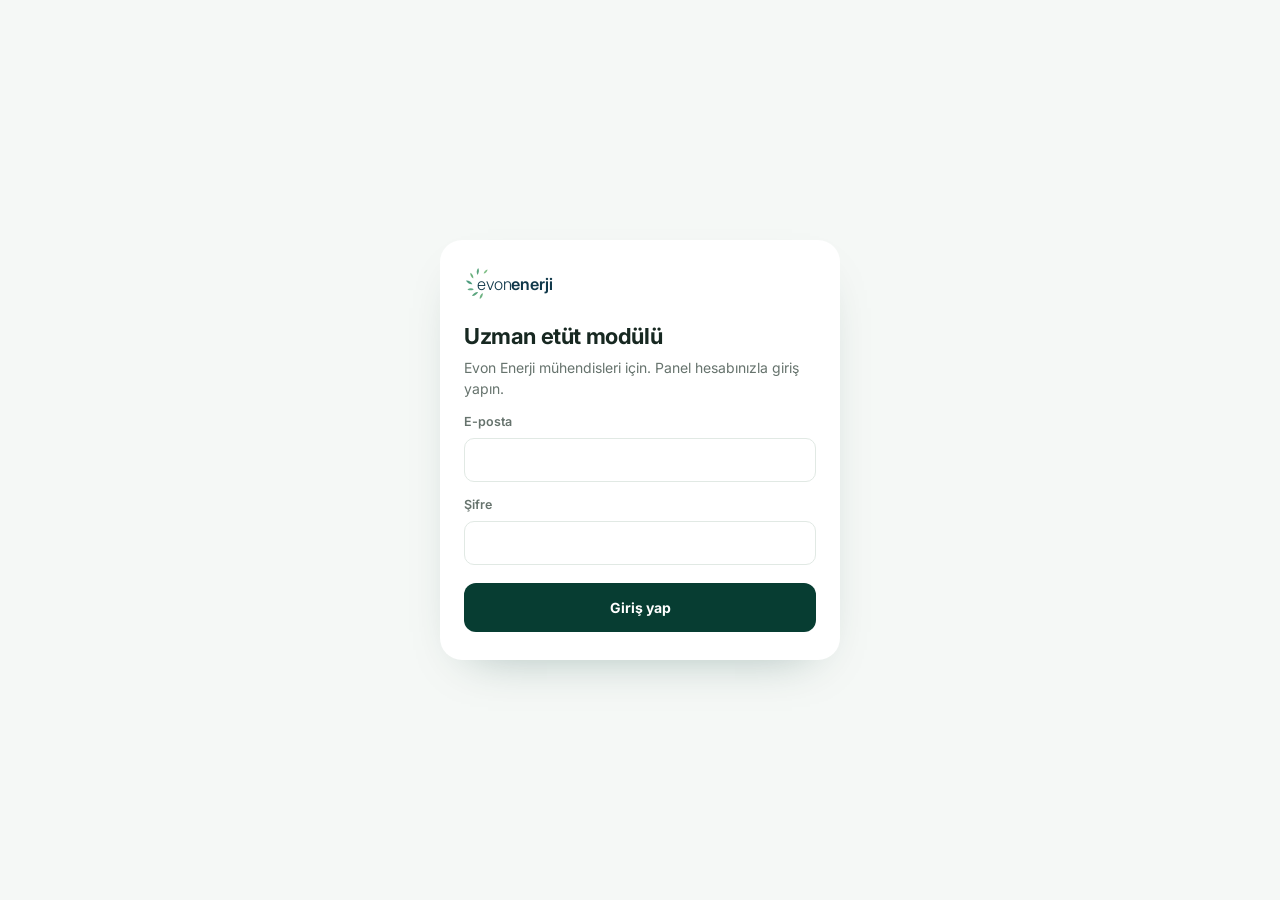
==== etut/index.html @ 96f1eca1 "Yayın: Uzman etüt modülü: aydınlatma ve motor saha verisi, etüt raporu ve VAP dosyası (Word + PDF)" ====
<!DOCTYPE html><!-- © 2026 Evon Enerji. Tüm hakları saklıdır. İzinsiz kopyalanamaz, çoğaltılamaz ve kullanılamaz. --><html lang="tr"><head><meta charset="UTF-8"><meta name="viewport" content="width=device-width,initial-scale=1,viewport-fit=cover"><meta name="robots" content="noindex,nofollow"><meta name="theme-color" content="#073D32"><title>Evon Enerji · Etüt</title><link rel="icon" href="../panel/icon-192.png"><link rel="preconnect" href="https://fonts.googleapis.com"><link rel="preconnect" href="https://fonts.gstatic.com" crossorigin><link href="https://fonts.googleapis.com/css2?family=Inter:wght@400;500;600;700;800&display=swap" rel="stylesheet"><style>:root{--g9:#073D32;--g8:#0B5140;--g6:#238B45;--lime:#A4E85D;--mint:#EAF5E9;--bg:#F5F8F6;--ink:#172821;--mut:#66736D;--line:#E1E9E4;--red:#B4372B;--amb:#9A6510;--f:"Inter",system-ui,-apple-system,"Segoe UI",Roboto,sans-serif}*{box-sizing:border-box;margin:0;padding:0}[hidden]{display:none!important}body{font-family:var(--f);background:var(--bg);color:var(--ink);font-size:14.5px;line-height:1.5;-webkit-font-smoothing:antialiased}button,input,select,textarea{font:inherit;color:inherit}:focus-visible{outline:2px solid var(--g6);outline-offset:2px;border-radius:8px}.logo{height:32px;width:auto;display:block}.btn{display:inline-flex;align-items:center;justify-content:center;gap:6px;border:0;border-radius:12px;padding:11px 16px;font-weight:700;font-size:14px;cursor:pointer;background:var(--g9);color:#fff;text-decoration:none;white-space:nowrap}.btn.out{background:#fff;color:var(--g9);box-shadow:inset 0 0 0 1.5px var(--line)}.btn.lime{background:var(--lime);color:var(--g9)}.btn.sm{padding:8px 13px;font-size:13px;border-radius:10px}.btn[disabled]{opacity:.5;pointer-events:none}.lnk{border:0;background:0 0;color:var(--mut);font-weight:600;font-size:13px;cursor:pointer;padding:6px 8px}.lnk:hover{color:var(--red)}input,select,textarea{width:100%;border:1px solid var(--line);border-radius:10px;padding:10px 11px;background:#fff;font-size:15px}textarea{resize:vertical;min-height:44px}input:focus,select:focus,textarea:focus{outline:0;border-color:var(--g6);box-shadow:0 0 0 3px rgba(35,139,69,.15)}.auth{min-height:100vh;display:grid;place-items:center;padding:24px}.authcard{width:100%;max-width:400px;background:#fff;border-radius:22px;padding:28px 24px;box-shadow:0 20px 50px -30px rgba(7,61,50,.4)}.authcard h1{font-size:22px;letter-spacing:-.4px;margin:20px 0 4px}.authcard p{color:var(--mut);font-size:14px}.authcard label{display:block;font-size:12.5px;font-weight:600;color:var(--mut);margin:14px 0 6px}.authcard .btn{width:100%;margin-top:18px;padding:14px}.msg{margin-top:12px;border-radius:10px;padding:10px 12px;font-size:13.5px;background:#fbedea;color:var(--red)}.top{position:sticky;top:0;z-index:20;background:var(--g9);color:#fff}.topin{max-width:1280px;margin:0 auto;display:flex;align-items:center;gap:12px;padding:10px 18px}.top .logo text{fill:#fff}.top .t{font-weight:600;opacity:.75;font-size:13.5px}.top .r{margin-left:auto;display:flex;gap:4px;align-items:center}.top .lnk,.top a{color:#fff;opacity:.85;font-size:13px;font-weight:600;text-decoration:none;padding:6px 10px;border:0;background:0 0;cursor:pointer}.wrap{max-width:1280px;margin:0 auto;padding:18px}h1.pg{font-size:24px;letter-spacing:-.5px;line-height:1.2}.sub{color:var(--mut);margin-top:4px;max-width:70ch}.homeh{display:flex;gap:12px;align-items:flex-end;justify-content:space-between;flex-wrap:wrap;margin:6px 0 18px}.pcard{display:flex;align-items:center;background:#fff;border-radius:16px;margin-bottom:10px;box-shadow:0 1px 0 var(--line)}.pcard .po{flex:1;text-align:left;border:0;background:0 0;padding:16px 18px;cursor:pointer}.pcard .po b{display:block;font-size:16px}.pcard .po span{font-size:12.5px;color:var(--mut)}.empty{padding:28px 16px;text-align:center;color:var(--mut);background:#fff;border-radius:16px}.ph{display:flex;align-items:center;gap:10px;flex-wrap:wrap}.ph h1{font-size:20px;letter-spacing:-.4px;flex:1;min-width:0;overflow:hidden;text-overflow:ellipsis;white-space:nowrap}.save{font-size:12.5px;color:var(--g6);font-weight:600}.save.busy{color:var(--mut)}.save.bad{color:var(--red)}.sum{display:grid;grid-template-columns:repeat(6,minmax(0,1fr));background:var(--g9);color:#fff;border-radius:18px;padding:14px 4px;margin:14px 0}.sum div{padding:0 14px;border-left:1px solid rgba(255,255,255,.14)}.sum div:first-child{border-left:0}.sum b{display:block;font-size:19px;letter-spacing:-.4px;line-height:1.2;color:var(--lime);white-space:nowrap;overflow:hidden;text-overflow:ellipsis}.sum span{font-size:11.5px;opacity:.75}.tabs{display:flex;gap:6px;overflow-x:auto;scrollbar-width:none;padding-bottom:2px;position:sticky;top:52px;z-index:10;background:var(--bg);padding-top:6px;margin-bottom:12px}.tabs::-webkit-scrollbar{display:none}.tabs button{flex:none;border:0;background:#fff;box-shadow:inset 0 0 0 1px var(--line);border-radius:99px;padding:9px 15px;font-weight:600;font-size:13.5px;color:var(--mut);cursor:pointer}.tabs button.on{background:var(--g9);color:#fff;box-shadow:none}.intro{color:var(--mut);margin:0 0 14px;max-width:80ch}.grp{border:0;background:#fff;border-radius:16px;padding:16px;margin-bottom:12px;box-shadow:0 1px 0 var(--line)}.grp legend{font-weight:700;font-size:15px;float:left;width:100%;margin-bottom:10px;color:var(--g9)}.gn{clear:both;color:var(--mut);font-size:12.5px;margin:-4px 0 10px}.fg{clear:both;display:grid;grid-template-columns:repeat(auto-fill,minmax(210px,1fr));gap:12px 14px}.fld.w{grid-column:1/-1}.fld label{display:block;font-size:12.5px;font-weight:600;color:var(--mut);margin-bottom:5px}.fld label i{color:var(--red);font-style:normal}.inp{position:relative;display:flex;align-items:center}.inp .u{position:absolute;right:10px;font-size:12.5px;color:var(--mut);pointer-events:none}.inp input[data-num]{padding-right:52px}.fld small{display:block;font-size:12px;color:var(--mut);margin-top:4px;line-height:1.4}.chk{display:flex;gap:9px;align-items:center;font-weight:600;font-size:14px;cursor:pointer;padding:8px 0}.chk input{width:20px;height:20px;accent-color:var(--g6)}.lst{margin-bottom:14px}.lh{display:flex;align-items:center;justify-content:space-between;margin:4px 0 10px}.lh h2{font-size:17px;letter-spacing:-.3px}.card{background:#fff;border-radius:16px;margin-bottom:10px;box-shadow:0 1px 0 var(--line)}.card>summary{list-style:none;display:flex;align-items:center;gap:10px;flex-wrap:wrap;padding:14px 16px;cursor:pointer}.card>summary::-webkit-details-marker{display:none}.card>summary::before{content:"";width:8px;height:8px;border-right:2px solid var(--mut);border-bottom:2px solid var(--mut);transform:rotate(-45deg);transition:transform .15s;flex:none}.card[open]>summary::before{transform:rotate(45deg)}.card.compact>summary::before{display:none}.card>summary b{font-size:15px}.sb{font-size:12.5px;color:var(--mut)}.bad{color:var(--red);font-style:normal;font-weight:600;font-size:12.5px}.wn{color:var(--amb);font-style:normal;font-weight:600}.tools{margin-left:auto;display:flex;gap:2px}.tools button{border:0;background:0 0;color:var(--mut);font-size:12.5px;font-weight:600;padding:6px 8px;border-radius:8px;cursor:pointer}.tools button:hover{background:var(--bg)}.cb{padding:0 12px 12px}.cb .grp{box-shadow:none;border:1px solid var(--line);padding:14px}.resw{margin-bottom:4px}.sumnote{font-size:13px;color:var(--amb);margin:-6px 0 10px}.sumnote:empty{display:none}.sumnote .lnk{color:var(--g6);padding:0;text-decoration:underline}.res{display:grid;grid-template-columns:repeat(auto-fill,minmax(150px,1fr));gap:1px;background:var(--line);border-radius:14px;overflow:hidden;margin:10px 0}.res div{background:var(--mint);padding:9px 12px}.res dt{font-size:11.5px;color:var(--mut)}.res dd{font-weight:700;font-size:14.5px}.res .hl{background:var(--g9);color:#fff}.res .hl dt{color:rgba(255,255,255,.7)}.res .hl dd{color:var(--lime)}.msgs{list-style:none;border-radius:12px;padding:10px 12px;font-size:13px;margin:8px 0}.msgs li{padding:2px 0 2px 18px;position:relative}.msgs li::before{position:absolute;left:0;font-weight:800}.msgs.warn{background:#fff6e5;color:#6b4708}.msgs.warn li::before{content:"!"}.msgs.err{background:#fbedea;color:var(--red)}.msgs.err li::before{content:"×"}.tw{overflow-x:auto;clear:both}table.grid{border-collapse:collapse;width:100%;min-width:560px}table.grid th{font-size:12px;color:var(--mut);text-align:left;font-weight:600;padding:6px 4px}table.grid td{padding:3px}table.grid input{padding:8px 9px;font-size:14px}.photos{display:grid;grid-template-columns:repeat(auto-fill,minmax(140px,1fr));gap:10px;width:100%;grid-column:1/-1}.photos figure{position:relative;background:var(--bg);border-radius:12px;overflow:hidden}.photos img{display:block;width:100%;aspect-ratio:4/3;object-fit:cover;background:var(--line)}.photos figure input{border:0;border-radius:0;font-size:12.5px;padding:7px 9px}.photos .x{position:absolute;top:6px;right:6px;width:28px;height:28px;border-radius:50%;border:0;background:rgba(0,0,0,.55);color:#fff;font-size:18px;line-height:1;cursor:pointer}.addph{display:grid;place-items:center;aspect-ratio:4/3;border:1.5px dashed var(--line);border-radius:12px;color:var(--g6);font-weight:700;font-size:13.5px;cursor:pointer;background:#fff}.chk-box{background:#fff;border-radius:16px;padding:16px;box-shadow:inset 0 0 0 2px #f3d9d5;margin-bottom:12px}.chk-box.ok{box-shadow:inset 0 0 0 2px var(--g6)}.chk-box h2{font-size:16px;margin-bottom:8px}.chk-box ul{list-style:none}.chk-box li{padding:4px 0;font-size:14px}.chk-box li.ok{color:var(--g8)}.chk-box li.no{color:var(--red)}.repbtns{display:grid;grid-template-columns:repeat(auto-fit,minmax(280px,1fr));gap:12px;margin-bottom:12px}.rb{background:var(--g9);color:#fff;border-radius:18px;padding:18px}.rb h2{font-size:18px;letter-spacing:-.3px}.rb p{opacity:.78;font-size:13.5px;margin:6px 0 14px}.rb .row{display:flex;gap:8px;flex-wrap:wrap}.rb .btn{background:var(--lime);color:var(--g9)}.rb .btn.out{background:0 0;color:#fff;box-shadow:inset 0 0 0 1.5px rgba(255,255,255,.35)}.toast{position:fixed;left:50%;bottom:22px;transform:translate(-50%,30px);opacity:0;background:var(--ink);color:#fff;padding:11px 16px;border-radius:12px;font-size:14px;transition:.25s;z-index:99;pointer-events:none}.toast.show{opacity:1;transform:translate(-50%,0)}.rv{position:fixed;inset:0;z-index:50;background:#dde5e0;overflow:auto}body.rv-open{overflow:hidden}.rvbar{position:sticky;top:0;display:flex;gap:8px;justify-content:flex-end;align-items:center;padding:10px 16px;background:var(--g9);z-index:2}.rvbar span{color:#fff;opacity:.8;font-size:13px;margin-right:auto}.report{background:#fff;max-width:210mm;margin:18px auto;padding:18mm 16mm;font-size:10.5pt;line-height:1.5;color:#1b1b1b;box-shadow:0 10px 40px -20px rgba(0,0,0,.4)}.report p{margin:0 0 8px}.report ul{margin:0 0 10px 20px}.r-cover{min-height:240mm;display:flex;flex-direction:column;justify-content:center;break-after:page}.r-brand{font-size:20px;color:var(--g6);font-weight:300;margin-bottom:60px}.r-brand b{font-weight:700}.r-cover h1{font-size:30px;color:var(--g9);letter-spacing:-.6px;line-height:1.15}.r-sub{color:var(--mut);font-size:15px;margin:8px 0 40px!important}.r-cover h2{font-size:22px;margin-bottom:18px}.r-kv{border-collapse:collapse;width:100%;font-size:10pt}.r-kv th{text-align:left;color:var(--mut);font-weight:600;padding:5px 0;width:40%;border-bottom:1px solid var(--line)}.r-kv td{padding:5px 0;border-bottom:1px solid var(--line)}.r-toc{break-after:page}.r-toc h2{font-size:18px;color:var(--g9);margin-bottom:10px}.r-toc ol{list-style:none}.r-toc li{padding:5px 0;border-bottom:1px dotted var(--line)}.r-h1{font-size:16pt;color:var(--g9);margin:22px 0 10px;break-after:avoid}.r-h2{font-size:12.5pt;color:var(--g9);margin:16px 0 8px;break-after:avoid}.r-h3{font-size:11pt;margin:14px 0 6px;break-after:avoid}.r-lt{font-weight:700;margin-top:6px}.r-t{border-collapse:collapse;width:100%;font-size:8.5pt;margin:6px 0 12px}.r-t th{background:var(--g9);color:#fff;text-align:left;padding:5px 6px;font-weight:600}.r-t td{border:1px solid #d3ded8;padding:4px 6px;vertical-align:top}.r-t td.n{text-align:right;white-space:nowrap}.r-t tfoot td{background:var(--mint);font-weight:700}.r-t tr{break-inside:avoid}.r-gantt td.on{background:var(--g6)}.r-gantt td:not(:first-child){min-width:16px}.r-checks{list-style:none;margin-left:0!important}.r-checks li{padding:3px 0}.r-checks .ok{color:var(--g8)}.r-checks .no{color:var(--red)}.r-chart{margin:8px 0 14px}.r-chart figcaption{font-size:9pt;color:var(--mut);margin-bottom:6px}.r-bars{display:flex;align-items:flex-end;gap:4px;height:110px;border-bottom:1px solid var(--line)}.r-bars div{flex:1;height:100%;display:flex;flex-direction:column;justify-content:flex-end;align-items:center}.r-bars span{width:70%;background:var(--g6);border-radius:3px 3px 0 0}.r-bars em{font-style:normal;font-size:7.5pt;color:var(--mut);margin-top:3px;height:12px;position:relative;top:15px}.r-img{margin:10px 0 14px;text-align:center;break-inside:avoid}.r-img img{max-width:100%;max-height:120mm}.r-img figcaption{font-size:9pt;color:var(--mut);margin-top:4px}.r-pb{break-after:page}@media (max-width:900px){.sum{grid-template-columns:repeat(3,minmax(0,1fr));gap:12px 0}.sum div:nth-child(4){border-left:0}.top .t{display:none}.report{padding:10mm 6mm;margin:0}}@media (max-width:520px){.wrap{padding:12px}.fg{grid-template-columns:1fr 1fr}.fld.w{grid-column:1/-1}.sum b{font-size:16px}.sum div{padding:0 10px}}@page{size:A4;margin:16mm 14mm}@page wide{size:A4 landscape;margin:12mm}@media print{body{background:#fff}body.rv-open>:not(#rv){display:none!important}.rv{position:static;overflow:visible;background:#fff}.rvbar{display:none}.report{box-shadow:none;margin:0;padding:0;max-width:none}.r-wide{page:wide}.r-cover{min-height:250mm}}</style></head><body><section class="auth" id="auth"><form class="authcard" id="authForm" novalidate><svg class="logo" viewBox="0 0 186 56" role="img" aria-label="Evon Enerji"><g><path transform="translate(37.8 6.1) rotate(43)" d="M0 -5.0 C2.1 -2.25 2.1 2.25 0 5.0 C-2.1 2.25 -2.1 -2.25 0 -5.0Z" fill="#7FBF86"/><path transform="translate(24.2 6.1) rotate(7)" d="M0 -6.0 C2.52 -2.7 2.52 2.7 0 6.0 C-2.52 2.7 -2.52 -2.7 0 -6.0Z" fill="#5AA57E"/><path transform="translate(13.7 13.5) rotate(-27)" d="M0 -5.6 C2.352 -2.52 2.352 2.52 0 5.6 C-2.352 2.52 -2.352 -2.52 0 -5.6Z" fill="#6BB07C"/><path transform="translate(9.1 25.1) rotate(-60)" d="M0 -6.4 C2.688 -2.8800000000000003 2.688 2.8800000000000003 0 6.4 C-2.688 2.8800000000000003 -2.688 -2.8800000000000003 0 -6.4Z" fill="#4E9C7E"/><path transform="translate(11.6 37.3) rotate(267)" d="M0 -5.6 C2.352 -2.52 2.352 2.52 0 5.6 C-2.352 2.52 -2.352 -2.52 0 -5.6Z" fill="#62AB86"/><path transform="translate(19.3 45.7) rotate(237)" d="M0 -6.4 C2.688 -2.8800000000000003 2.688 2.8800000000000003 0 6.4 C-2.688 2.8800000000000003 -2.688 -2.8800000000000003 0 -6.4Z" fill="#5AA57E"/><path transform="translate(30.2 49.0) rotate(207)" d="M0 -5.8 C2.436 -2.61 2.436 2.61 0 5.8 C-2.436 2.61 -2.436 -2.61 0 -5.8Z" fill="#6DB282"/></g><text x="23" y="38" font-family="Inter, sans-serif" font-size="29" fill="#10384A" letter-spacing="-0.3"><tspan font-weight="300">evon</tspan><tspan font-weight="600">enerji</tspan></text></svg><h1>Uzman etüt modülü</h1><p>Evon Enerji mühendisleri için. Panel hesabınızla giriş yapın.</p><label for="aEmail">E-posta</label><input id="aEmail" type="email" autocomplete="email" required> <label for="aPass">Şifre</label><input id="aPass" type="password" autocomplete="current-password" required minlength="8"> <button class="btn" id="aBtn" type="submit">Giriş yap</button><div class="msg" id="aMsg" hidden></div></form></section><div id="app" hidden><header class="top"><div class="topin"><svg class="logo" viewBox="0 0 186 56" role="img" aria-label="Evon Enerji"><g><path transform="translate(37.8 6.1) rotate(43)" d="M0 -5.0 C2.1 -2.25 2.1 2.25 0 5.0 C-2.1 2.25 -2.1 -2.25 0 -5.0Z" fill="#7FBF86"/><path transform="translate(24.2 6.1) rotate(7)" d="M0 -6.0 C2.52 -2.7 2.52 2.7 0 6.0 C-2.52 2.7 -2.52 -2.7 0 -6.0Z" fill="#5AA57E"/><path transform="translate(13.7 13.5) rotate(-27)" d="M0 -5.6 C2.352 -2.52 2.352 2.52 0 5.6 C-2.352 2.52 -2.352 -2.52 0 -5.6Z" fill="#6BB07C"/><path transform="translate(9.1 25.1) rotate(-60)" d="M0 -6.4 C2.688 -2.8800000000000003 2.688 2.8800000000000003 0 6.4 C-2.688 2.8800000000000003 -2.688 -2.8800000000000003 0 -6.4Z" fill="#4E9C7E"/><path transform="translate(11.6 37.3) rotate(267)" d="M0 -5.6 C2.352 -2.52 2.352 2.52 0 5.6 C-2.352 2.52 -2.352 -2.52 0 -5.6Z" fill="#62AB86"/><path transform="translate(19.3 45.7) rotate(237)" d="M0 -6.4 C2.688 -2.8800000000000003 2.688 2.8800000000000003 0 6.4 C-2.688 2.8800000000000003 -2.688 -2.8800000000000003 0 -6.4Z" fill="#5AA57E"/><path transform="translate(30.2 49.0) rotate(207)" d="M0 -5.8 C2.436 -2.61 2.436 2.61 0 5.8 C-2.436 2.61 -2.436 -2.61 0 -5.8Z" fill="#6DB282"/></g><text x="23" y="38" font-family="Inter, sans-serif" font-size="29" fill="#FFFFFF" letter-spacing="-0.3"><tspan font-weight="300">evon</tspan><tspan font-weight="600">enerji</tspan></text></svg><span class="t">Uzman etüt modülü</span> <span class="r"><a href="../panel/">Talepler</a><button class="lnk" id="logout">Çıkış</button></span></div></header><main class="wrap"><section id="home"><div class="homeh"><div><h1 class="pg">Etüt projeleri</h1><p class="sub">Saha verilerini girin, ölçümleri ve hesapları standartlara göre kontrol edin; enerji etüdü raporunu ve VAP başvuru dosyasını Word ya da PDF olarak alın.</p></div><button class="btn lime" data-new>+ Yeni proje</button></div><div id="plist"></div></section><section id="proj" hidden><div class="ph"><button class="btn out sm" id="back">← Projeler</button><h1 id="ptitle"></h1><span class="save" id="save">Kaydedildi</span></div><div class="sum" id="sum"></div><p class="sumnote" id="sumNote"></p><nav class="tabs" id="tabs" aria-label="Proje bölümleri"></nav><div id="pane"></div></section></main></div><div class="rv" id="rv" hidden><div class="rvbar"><span>Yazdır penceresinde hedef olarak “PDF olarak kaydet”i seçin.</span><button class="btn lime sm" id="rvPrint">Yazdır / PDF</button><button class="btn out sm" id="rvClose">Kapat</button></div><div id="rvBody"></div></div><div class="toast" id="toast"></div><script type="module" src="app.js"></script></body></html>
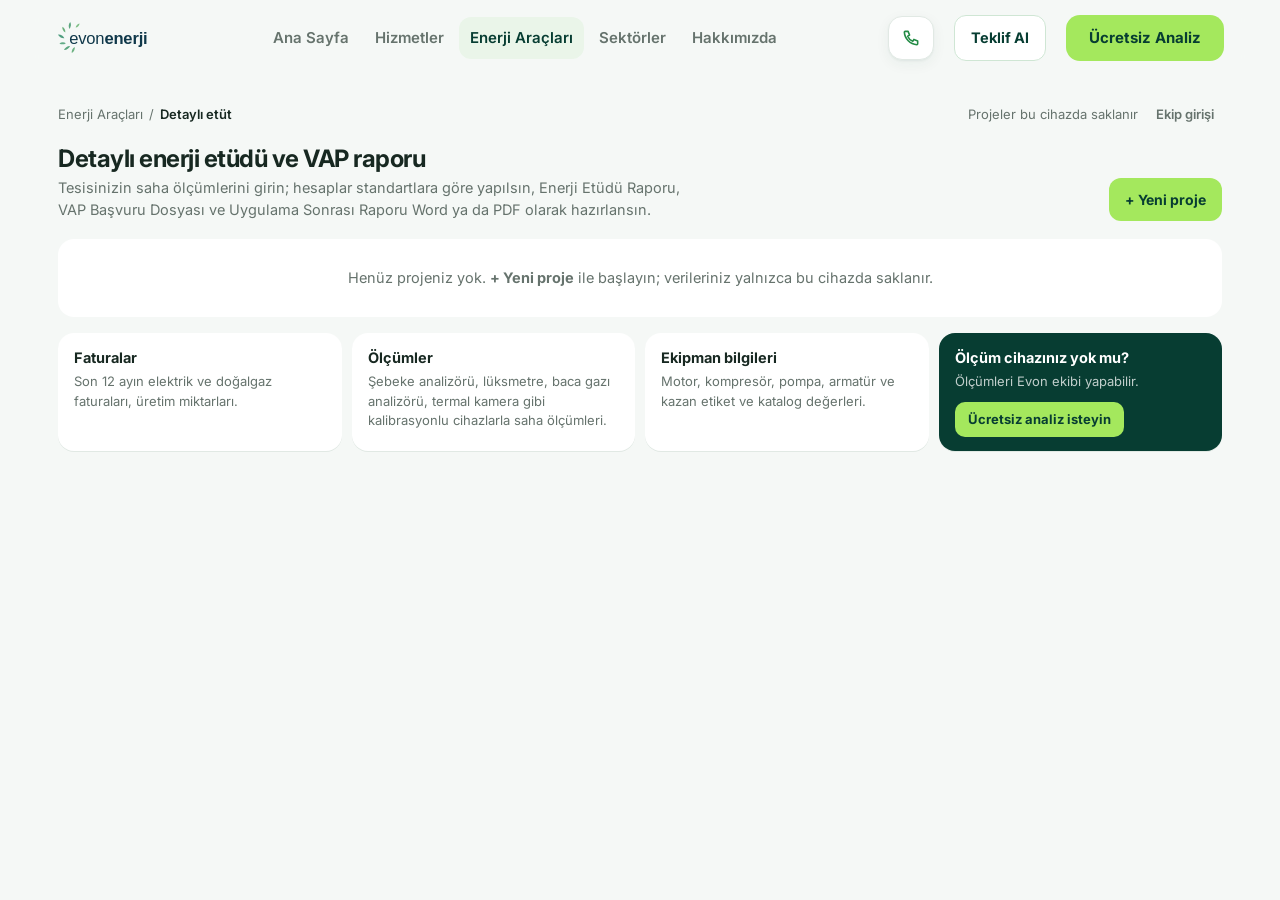
==== commit 00ad7fef: "Yayın: Uzman etüt modülü herkese açık: cihazda saklama, Evon'a gönderme, ana uygulamadan giriş nokta" ====
--- a/etut/index.html
+++ b/etut/index.html
@@ -1 +1 @@
-<!DOCTYPE html><!-- © 2026 Evon Enerji. Tüm hakları saklıdır. İzinsiz kopyalanamaz, çoğaltılamaz ve kullanılamaz. --><html lang="tr"><head><meta charset="UTF-8"><meta name="viewport" content="width=device-width,initial-scale=1,viewport-fit=cover"><meta name="robots" content="noindex,nofollow"><meta name="theme-color" content="#073D32"><title>Evon Enerji · Etüt</title><link rel="icon" href="../panel/icon-192.png"><link rel="preconnect" href="https://fonts.googleapis.com"><link rel="preconnect" href="https://fonts.gstatic.com" crossorigin><link href="https://fonts.googleapis.com/css2?family=Inter:wght@400;500;600;700;800&display=swap" rel="stylesheet"><style>:root{--g9:#073D32;--g8:#0B5140;--g6:#238B45;--lime:#A4E85D;--mint:#EAF5E9;--bg:#F5F8F6;--ink:#172821;--mut:#66736D;--line:#E1E9E4;--red:#B4372B;--amb:#9A6510;--f:"Inter",system-ui,-apple-system,"Segoe UI",Roboto,sans-serif}*{box-sizing:border-box;margin:0;padding:0}[hidden]{display:none!important}body{font-family:var(--f);background:var(--bg);color:var(--ink);font-size:14.5px;line-height:1.5;-webkit-font-smoothing:antialiased}button,input,select,textarea{font:inherit;color:inherit}:focus-visible{outline:2px solid var(--g6);outline-offset:2px;border-radius:8px}.logo{height:32px;width:auto;display:block}.btn{display:inline-flex;align-items:center;justify-content:center;gap:6px;border:0;border-radius:12px;padding:11px 16px;font-weight:700;font-size:14px;cursor:pointer;background:var(--g9);color:#fff;text-decoration:none;white-space:nowrap}.btn.out{background:#fff;color:var(--g9);box-shadow:inset 0 0 0 1.5px var(--line)}.btn.lime{background:var(--lime);color:var(--g9)}.btn.sm{padding:8px 13px;font-size:13px;border-radius:10px}.btn[disabled]{opacity:.5;pointer-events:none}.lnk{border:0;background:0 0;color:var(--mut);font-weight:600;font-size:13px;cursor:pointer;padding:6px 8px}.lnk:hover{color:var(--red)}input,select,textarea{width:100%;border:1px solid var(--line);border-radius:10px;padding:10px 11px;background:#fff;font-size:15px}textarea{resize:vertical;min-height:44px}input:focus,select:focus,textarea:focus{outline:0;border-color:var(--g6);box-shadow:0 0 0 3px rgba(35,139,69,.15)}.auth{min-height:100vh;display:grid;place-items:center;padding:24px}.authcard{width:100%;max-width:400px;background:#fff;border-radius:22px;padding:28px 24px;box-shadow:0 20px 50px -30px rgba(7,61,50,.4)}.authcard h1{font-size:22px;letter-spacing:-.4px;margin:20px 0 4px}.authcard p{color:var(--mut);font-size:14px}.authcard label{display:block;font-size:12.5px;font-weight:600;color:var(--mut);margin:14px 0 6px}.authcard .btn{width:100%;margin-top:18px;padding:14px}.msg{margin-top:12px;border-radius:10px;padding:10px 12px;font-size:13.5px;background:#fbedea;color:var(--red)}.top{position:sticky;top:0;z-index:20;background:var(--g9);color:#fff}.topin{max-width:1280px;margin:0 auto;display:flex;align-items:center;gap:12px;padding:10px 18px}.top .logo text{fill:#fff}.top .t{font-weight:600;opacity:.75;font-size:13.5px}.top .r{margin-left:auto;display:flex;gap:4px;align-items:center}.top .lnk,.top a{color:#fff;opacity:.85;font-size:13px;font-weight:600;text-decoration:none;padding:6px 10px;border:0;background:0 0;cursor:pointer}.wrap{max-width:1280px;margin:0 auto;padding:18px}h1.pg{font-size:24px;letter-spacing:-.5px;line-height:1.2}.sub{color:var(--mut);margin-top:4px;max-width:70ch}.homeh{display:flex;gap:12px;align-items:flex-end;justify-content:space-between;flex-wrap:wrap;margin:6px 0 18px}.pcard{display:flex;align-items:center;background:#fff;border-radius:16px;margin-bottom:10px;box-shadow:0 1px 0 var(--line)}.pcard .po{flex:1;text-align:left;border:0;background:0 0;padding:16px 18px;cursor:pointer}.pcard .po b{display:block;font-size:16px}.pcard .po span{font-size:12.5px;color:var(--mut)}.empty{padding:28px 16px;text-align:center;color:var(--mut);background:#fff;border-radius:16px}.ph{display:flex;align-items:center;gap:10px;flex-wrap:wrap}.ph h1{font-size:20px;letter-spacing:-.4px;flex:1;min-width:0;overflow:hidden;text-overflow:ellipsis;white-space:nowrap}.save{font-size:12.5px;color:var(--g6);font-weight:600}.save.busy{color:var(--mut)}.save.bad{color:var(--red)}.sum{display:grid;grid-template-columns:repeat(6,minmax(0,1fr));background:var(--g9);color:#fff;border-radius:18px;padding:14px 4px;margin:14px 0}.sum div{padding:0 14px;border-left:1px solid rgba(255,255,255,.14)}.sum div:first-child{border-left:0}.sum b{display:block;font-size:19px;letter-spacing:-.4px;line-height:1.2;color:var(--lime);white-space:nowrap;overflow:hidden;text-overflow:ellipsis}.sum span{font-size:11.5px;opacity:.75}.tabs{display:flex;gap:6px;overflow-x:auto;scrollbar-width:none;padding-bottom:2px;position:sticky;top:52px;z-index:10;background:var(--bg);padding-top:6px;margin-bottom:12px}.tabs::-webkit-scrollbar{display:none}.tabs button{flex:none;border:0;background:#fff;box-shadow:inset 0 0 0 1px var(--line);border-radius:99px;padding:9px 15px;font-weight:600;font-size:13.5px;color:var(--mut);cursor:pointer}.tabs button.on{background:var(--g9);color:#fff;box-shadow:none}.intro{color:var(--mut);margin:0 0 14px;max-width:80ch}.grp{border:0;background:#fff;border-radius:16px;padding:16px;margin-bottom:12px;box-shadow:0 1px 0 var(--line)}.grp legend{font-weight:700;font-size:15px;float:left;width:100%;margin-bottom:10px;color:var(--g9)}.gn{clear:both;color:var(--mut);font-size:12.5px;margin:-4px 0 10px}.fg{clear:both;display:grid;grid-template-columns:repeat(auto-fill,minmax(210px,1fr));gap:12px 14px}.fld.w{grid-column:1/-1}.fld label{display:block;font-size:12.5px;font-weight:600;color:var(--mut);margin-bottom:5px}.fld label i{color:var(--red);font-style:normal}.inp{position:relative;display:flex;align-items:center}.inp .u{position:absolute;right:10px;font-size:12.5px;color:var(--mut);pointer-events:none}.inp input[data-num]{padding-right:52px}.fld small{display:block;font-size:12px;color:var(--mut);margin-top:4px;line-height:1.4}.chk{display:flex;gap:9px;align-items:center;font-weight:600;font-size:14px;cursor:pointer;padding:8px 0}.chk input{width:20px;height:20px;accent-color:var(--g6)}.lst{margin-bottom:14px}.lh{display:flex;align-items:center;justify-content:space-between;margin:4px 0 10px}.lh h2{font-size:17px;letter-spacing:-.3px}.card{background:#fff;border-radius:16px;margin-bottom:10px;box-shadow:0 1px 0 var(--line)}.card>summary{list-style:none;display:flex;align-items:center;gap:10px;flex-wrap:wrap;padding:14px 16px;cursor:pointer}.card>summary::-webkit-details-marker{display:none}.card>summary::before{content:"";width:8px;height:8px;border-right:2px solid var(--mut);border-bottom:2px solid var(--mut);transform:rotate(-45deg);transition:transform .15s;flex:none}.card[open]>summary::before{transform:rotate(45deg)}.card.compact>summary::before{display:none}.card>summary b{font-size:15px}.sb{font-size:12.5px;color:var(--mut)}.bad{color:var(--red);font-style:normal;font-weight:600;font-size:12.5px}.wn{color:var(--amb);font-style:normal;font-weight:600}.tools{margin-left:auto;display:flex;gap:2px}.tools button{border:0;background:0 0;color:var(--mut);font-size:12.5px;font-weight:600;padding:6px 8px;border-radius:8px;cursor:pointer}.tools button:hover{background:var(--bg)}.cb{padding:0 12px 12px}.cb .grp{box-shadow:none;border:1px solid var(--line);padding:14px}.resw{margin-bottom:4px}.sumnote{font-size:13px;color:var(--amb);margin:-6px 0 10px}.sumnote:empty{display:none}.sumnote .lnk{color:var(--g6);padding:0;text-decoration:underline}.res{display:grid;grid-template-columns:repeat(auto-fill,minmax(150px,1fr));gap:1px;background:var(--line);border-radius:14px;overflow:hidden;margin:10px 0}.res div{background:var(--mint);padding:9px 12px}.res dt{font-size:11.5px;color:var(--mut)}.res dd{font-weight:700;font-size:14.5px}.res .hl{background:var(--g9);color:#fff}.res .hl dt{color:rgba(255,255,255,.7)}.res .hl dd{color:var(--lime)}.msgs{list-style:none;border-radius:12px;padding:10px 12px;font-size:13px;margin:8px 0}.msgs li{padding:2px 0 2px 18px;position:relative}.msgs li::before{position:absolute;left:0;font-weight:800}.msgs.warn{background:#fff6e5;color:#6b4708}.msgs.warn li::before{content:"!"}.msgs.err{background:#fbedea;color:var(--red)}.msgs.err li::before{content:"×"}.tw{overflow-x:auto;clear:both}table.grid{border-collapse:collapse;width:100%;min-width:560px}table.grid th{font-size:12px;color:var(--mut);text-align:left;font-weight:600;padding:6px 4px}table.grid td{padding:3px}table.grid input{padding:8px 9px;font-size:14px}.photos{display:grid;grid-template-columns:repeat(auto-fill,minmax(140px,1fr));gap:10px;width:100%;grid-column:1/-1}.photos figure{position:relative;background:var(--bg);border-radius:12px;overflow:hidden}.photos img{display:block;width:100%;aspect-ratio:4/3;object-fit:cover;background:var(--line)}.photos figure input{border:0;border-radius:0;font-size:12.5px;padding:7px 9px}.photos .x{position:absolute;top:6px;right:6px;width:28px;height:28px;border-radius:50%;border:0;background:rgba(0,0,0,.55);color:#fff;font-size:18px;line-height:1;cursor:pointer}.addph{display:grid;place-items:center;aspect-ratio:4/3;border:1.5px dashed var(--line);border-radius:12px;color:var(--g6);font-weight:700;font-size:13.5px;cursor:pointer;background:#fff}.chk-box{background:#fff;border-radius:16px;padding:16px;box-shadow:inset 0 0 0 2px #f3d9d5;margin-bottom:12px}.chk-box.ok{box-shadow:inset 0 0 0 2px var(--g6)}.chk-box h2{font-size:16px;margin-bottom:8px}.chk-box ul{list-style:none}.chk-box li{padding:4px 0;font-size:14px}.chk-box li.ok{color:var(--g8)}.chk-box li.no{color:var(--red)}.repbtns{display:grid;grid-template-columns:repeat(auto-fit,minmax(280px,1fr));gap:12px;margin-bottom:12px}.rb{background:var(--g9);color:#fff;border-radius:18px;padding:18px}.rb h2{font-size:18px;letter-spacing:-.3px}.rb p{opacity:.78;font-size:13.5px;margin:6px 0 14px}.rb .row{display:flex;gap:8px;flex-wrap:wrap}.rb .btn{background:var(--lime);color:var(--g9)}.rb .btn.out{background:0 0;color:#fff;box-shadow:inset 0 0 0 1.5px rgba(255,255,255,.35)}.toast{position:fixed;left:50%;bottom:22px;transform:translate(-50%,30px);opacity:0;background:var(--ink);color:#fff;padding:11px 16px;border-radius:12px;font-size:14px;transition:.25s;z-index:99;pointer-events:none}.toast.show{opacity:1;transform:translate(-50%,0)}.rv{position:fixed;inset:0;z-index:50;background:#dde5e0;overflow:auto}body.rv-open{overflow:hidden}.rvbar{position:sticky;top:0;display:flex;gap:8px;justify-content:flex-end;align-items:center;padding:10px 16px;background:var(--g9);z-index:2}.rvbar span{color:#fff;opacity:.8;font-size:13px;margin-right:auto}.report{background:#fff;max-width:210mm;margin:18px auto;padding:18mm 16mm;font-size:10.5pt;line-height:1.5;color:#1b1b1b;box-shadow:0 10px 40px -20px rgba(0,0,0,.4)}.report p{margin:0 0 8px}.report ul{margin:0 0 10px 20px}.r-cover{min-height:240mm;display:flex;flex-direction:column;justify-content:center;break-after:page}.r-brand{font-size:20px;color:var(--g6);font-weight:300;margin-bottom:60px}.r-brand b{font-weight:700}.r-cover h1{font-size:30px;color:var(--g9);letter-spacing:-.6px;line-height:1.15}.r-sub{color:var(--mut);font-size:15px;margin:8px 0 40px!important}.r-cover h2{font-size:22px;margin-bottom:18px}.r-kv{border-collapse:collapse;width:100%;font-size:10pt}.r-kv th{text-align:left;color:var(--mut);font-weight:600;padding:5px 0;width:40%;border-bottom:1px solid var(--line)}.r-kv td{padding:5px 0;border-bottom:1px solid var(--line)}.r-toc{break-after:page}.r-toc h2{font-size:18px;color:var(--g9);margin-bottom:10px}.r-toc ol{list-style:none}.r-toc li{padding:5px 0;border-bottom:1px dotted var(--line)}.r-h1{font-size:16pt;color:var(--g9);margin:22px 0 10px;break-after:avoid}.r-h2{font-size:12.5pt;color:var(--g9);margin:16px 0 8px;break-after:avoid}.r-h3{font-size:11pt;margin:14px 0 6px;break-after:avoid}.r-lt{font-weight:700;margin-top:6px}.r-t{border-collapse:collapse;width:100%;font-size:8.5pt;margin:6px 0 12px}.r-t th{background:var(--g9);color:#fff;text-align:left;padding:5px 6px;font-weight:600}.r-t td{border:1px solid #d3ded8;padding:4px 6px;vertical-align:top}.r-t td.n{text-align:right;white-space:nowrap}.r-t tfoot td{background:var(--mint);font-weight:700}.r-t tr{break-inside:avoid}.r-gantt td.on{background:var(--g6)}.r-gantt td:not(:first-child){min-width:16px}.r-checks{list-style:none;margin-left:0!important}.r-checks li{padding:3px 0}.r-checks .ok{color:var(--g8)}.r-checks .no{color:var(--red)}.r-chart{margin:8px 0 14px}.r-chart figcaption{font-size:9pt;color:var(--mut);margin-bottom:6px}.r-bars{display:flex;align-items:flex-end;gap:4px;height:110px;border-bottom:1px solid var(--line)}.r-bars div{flex:1;height:100%;display:flex;flex-direction:column;justify-content:flex-end;align-items:center}.r-bars span{width:70%;background:var(--g6);border-radius:3px 3px 0 0}.r-bars em{font-style:normal;font-size:7.5pt;color:var(--mut);margin-top:3px;height:12px;position:relative;top:15px}.r-img{margin:10px 0 14px;text-align:center;break-inside:avoid}.r-img img{max-width:100%;max-height:120mm}.r-img figcaption{font-size:9pt;color:var(--mut);margin-top:4px}.r-pb{break-after:page}@media (max-width:900px){.sum{grid-template-columns:repeat(3,minmax(0,1fr));gap:12px 0}.sum div:nth-child(4){border-left:0}.top .t{display:none}.report{padding:10mm 6mm;margin:0}}@media (max-width:520px){.wrap{padding:12px}.fg{grid-template-columns:1fr 1fr}.fld.w{grid-column:1/-1}.sum b{font-size:16px}.sum div{padding:0 10px}}@page{size:A4;margin:16mm 14mm}@page wide{size:A4 landscape;margin:12mm}@media print{body{background:#fff}body.rv-open>:not(#rv){display:none!important}.rv{position:static;overflow:visible;background:#fff}.rvbar{display:none}.report{box-shadow:none;margin:0;padding:0;max-width:none}.r-wide{page:wide}.r-cover{min-height:250mm}}</style></head><body><section class="auth" id="auth"><form class="authcard" id="authForm" novalidate><svg class="logo" viewBox="0 0 186 56" role="img" aria-label="Evon Enerji"><g><path transform="translate(37.8 6.1) rotate(43)" d="M0 -5.0 C2.1 -2.25 2.1 2.25 0 5.0 C-2.1 2.25 -2.1 -2.25 0 -5.0Z" fill="#7FBF86"/><path transform="translate(24.2 6.1) rotate(7)" d="M0 -6.0 C2.52 -2.7 2.52 2.7 0 6.0 C-2.52 2.7 -2.52 -2.7 0 -6.0Z" fill="#5AA57E"/><path transform="translate(13.7 13.5) rotate(-27)" d="M0 -5.6 C2.352 -2.52 2.352 2.52 0 5.6 C-2.352 2.52 -2.352 -2.52 0 -5.6Z" fill="#6BB07C"/><path transform="translate(9.1 25.1) rotate(-60)" d="M0 -6.4 C2.688 -2.8800000000000003 2.688 2.8800000000000003 0 6.4 C-2.688 2.8800000000000003 -2.688 -2.8800000000000003 0 -6.4Z" fill="#4E9C7E"/><path transform="translate(11.6 37.3) rotate(267)" d="M0 -5.6 C2.352 -2.52 2.352 2.52 0 5.6 C-2.352 2.52 -2.352 -2.52 0 -5.6Z" fill="#62AB86"/><path transform="translate(19.3 45.7) rotate(237)" d="M0 -6.4 C2.688 -2.8800000000000003 2.688 2.8800000000000003 0 6.4 C-2.688 2.8800000000000003 -2.688 -2.8800000000000003 0 -6.4Z" fill="#5AA57E"/><path transform="translate(30.2 49.0) rotate(207)" d="M0 -5.8 C2.436 -2.61 2.436 2.61 0 5.8 C-2.436 2.61 -2.436 -2.61 0 -5.8Z" fill="#6DB282"/></g><text x="23" y="38" font-family="Inter, sans-serif" font-size="29" fill="#10384A" letter-spacing="-0.3"><tspan font-weight="300">evon</tspan><tspan font-weight="600">enerji</tspan></text></svg><h1>Uzman etüt modülü</h1><p>Evon Enerji mühendisleri için. Panel hesabınızla giriş yapın.</p><label for="aEmail">E-posta</label><input id="aEmail" type="email" autocomplete="email" required> <label for="aPass">Şifre</label><input id="aPass" type="password" autocomplete="current-password" required minlength="8"> <button class="btn" id="aBtn" type="submit">Giriş yap</button><div class="msg" id="aMsg" hidden></div></form></section><div id="app" hidden><header class="top"><div class="topin"><svg class="logo" viewBox="0 0 186 56" role="img" aria-label="Evon Enerji"><g><path transform="translate(37.8 6.1) rotate(43)" d="M0 -5.0 C2.1 -2.25 2.1 2.25 0 5.0 C-2.1 2.25 -2.1 -2.25 0 -5.0Z" fill="#7FBF86"/><path transform="translate(24.2 6.1) rotate(7)" d="M0 -6.0 C2.52 -2.7 2.52 2.7 0 6.0 C-2.52 2.7 -2.52 -2.7 0 -6.0Z" fill="#5AA57E"/><path transform="translate(13.7 13.5) rotate(-27)" d="M0 -5.6 C2.352 -2.52 2.352 2.52 0 5.6 C-2.352 2.52 -2.352 -2.52 0 -5.6Z" fill="#6BB07C"/><path transform="translate(9.1 25.1) rotate(-60)" d="M0 -6.4 C2.688 -2.8800000000000003 2.688 2.8800000000000003 0 6.4 C-2.688 2.8800000000000003 -2.688 -2.8800000000000003 0 -6.4Z" fill="#4E9C7E"/><path transform="translate(11.6 37.3) rotate(267)" d="M0 -5.6 C2.352 -2.52 2.352 2.52 0 5.6 C-2.352 2.52 -2.352 -2.52 0 -5.6Z" fill="#62AB86"/><path transform="translate(19.3 45.7) rotate(237)" d="M0 -6.4 C2.688 -2.8800000000000003 2.688 2.8800000000000003 0 6.4 C-2.688 2.8800000000000003 -2.688 -2.8800000000000003 0 -6.4Z" fill="#5AA57E"/><path transform="translate(30.2 49.0) rotate(207)" d="M0 -5.8 C2.436 -2.61 2.436 2.61 0 5.8 C-2.436 2.61 -2.436 -2.61 0 -5.8Z" fill="#6DB282"/></g><text x="23" y="38" font-family="Inter, sans-serif" font-size="29" fill="#FFFFFF" letter-spacing="-0.3"><tspan font-weight="300">evon</tspan><tspan font-weight="600">enerji</tspan></text></svg><span class="t">Uzman etüt modülü</span> <span class="r"><a href="../panel/">Talepler</a><button class="lnk" id="logout">Çıkış</button></span></div></header><main class="wrap"><section id="home"><div class="homeh"><div><h1 class="pg">Etüt projeleri</h1><p class="sub">Saha verilerini girin, ölçümleri ve hesapları standartlara göre kontrol edin; enerji etüdü raporunu ve VAP başvuru dosyasını Word ya da PDF olarak alın.</p></div><button class="btn lime" data-new>+ Yeni proje</button></div><div id="plist"></div></section><section id="proj" hidden><div class="ph"><button class="btn out sm" id="back">← Projeler</button><h1 id="ptitle"></h1><span class="save" id="save">Kaydedildi</span></div><div class="sum" id="sum"></div><p class="sumnote" id="sumNote"></p><nav class="tabs" id="tabs" aria-label="Proje bölümleri"></nav><div id="pane"></div></section></main></div><div class="rv" id="rv" hidden><div class="rvbar"><span>Yazdır penceresinde hedef olarak “PDF olarak kaydet”i seçin.</span><button class="btn lime sm" id="rvPrint">Yazdır / PDF</button><button class="btn out sm" id="rvClose">Kapat</button></div><div id="rvBody"></div></div><div class="toast" id="toast"></div><script type="module" src="app.js"></script></body></html>+<!DOCTYPE html><!-- © 2026 Evon Enerji. Tüm hakları saklıdır. İzinsiz kopyalanamaz, çoğaltılamaz ve kullanılamaz. --><html lang="tr"><head><meta charset="UTF-8"><meta name="viewport" content="width=device-width,initial-scale=1,viewport-fit=cover"><meta name="description" content="Saha ölçümlerinizle standartlara uygun enerji etüdü raporu, VAP başvuru dosyası ve uygulama sonrası raporu hazırlayın. Aydınlatma, motor, basınçlı hava, pompa, kazan, buhar ve yalıtım."><link rel="manifest" href="../manifest.webmanifest"><meta name="theme-color" content="#F5F8F6"><title>Detaylı Enerji Etüdü ve VAP Raporu · Evon Enerji</title><link rel="icon" href="../icon-192.png"><link rel="preconnect" href="https://fonts.googleapis.com"><link rel="preconnect" href="https://fonts.gstatic.com" crossorigin><link href="https://fonts.googleapis.com/css2?family=Inter:wght@400;500;600;700;800&display=swap" rel="stylesheet"><style>:root{--dark:#073D32;--emerald:#0B5140;--brand:#238B45;--lime:#A4E85D;--soft:#EAF5E9;--bg:#F5F8F6;--surface:#FFFFFF;--text:#172821;--text-2:#66736D;--border:#E1E9E4;--success:#238B45;--warning:#E8A33A;--error:#D94C4C;--font:"Inter",system-ui,-apple-system,"Segoe UI",sans-serif;--s1:4px;--s2:8px;--s3:12px;--s4:16px;--s5:20px;--s6:24px;--s8:32px;--s10:40px;--s12:56px;--r-s:12px;--r-m:16px;--r-l:22px;--r-xl:28px;--sh-1:0 1px 2px rgba(7,61,50,.05),0 4px 14px rgba(7,61,50,.06);--sh-2:0 10px 30px rgba(7,61,50,.12);--glass:rgba(255,255,255,.1);--glass-b:rgba(255,255,255,.18);--ease:cubic-bezier(.22,1,.36,1);--wrap:1200px;--gut:16px;--bnh:72px}.i{width:20px;height:20px;fill:none;stroke:currentColor;stroke-width:1.9;stroke-linecap:round;stroke-linejoin:round;flex:none}.logo{height:34px;width:auto}.skip{position:absolute;left:-999px;top:8px;z-index:100;background:#fff;padding:10px 14px;border-radius:10px}.skip:focus{left:8px}.b{display:inline-flex;align-items:center;justify-content:center;gap:8px;min-height:48px;padding:0 22px;border-radius:14px;border:1.5px solid transparent;font-weight:700;font-size:15px;text-decoration:none;cursor:pointer;transition:transform .15s var(--ease),box-shadow .2s,background .2s;-webkit-tap-highlight-color:transparent;white-space:nowrap}.b:active{transform:scale(.97)}.b .i{width:18px;height:18px}.b-primary{background:var(--brand);color:#fff;box-shadow:0 8px 20px rgba(35,139,69,.28)}.b-primary:hover{background:#1e7a3c}.b-lime{background:var(--lime);color:var(--dark)}.b-lime:hover{background:#b2ee70}.b-white{background:#fff;color:var(--text)}.b-sec{background:#fff;color:var(--brand);border-color:var(--brand)}.b-ghost{background:0 0;color:#fff;border-color:rgba(255,255,255,.4)}.b-text{background:0 0;padding:0;min-height:0;color:var(--brand);font-weight:600}.b-sm{min-height:40px;padding:0 16px;font-size:14px;border-radius:12px}.b-block{width:100%}.b[disabled]{opacity:.6;pointer-events:none}.hd{position:sticky;top:0;z-index:50;background:rgba(245,248,246,.86);backdrop-filter:blur(16px) saturate(1.4);-webkit-backdrop-filter:blur(16px) saturate(1.4);border-bottom:1px solid transparent;transition:border-color .2s,box-shadow .2s;padding-top:env(safe-area-inset-top)}.hd.scrolled{border-color:var(--border);box-shadow:0 4px 18px rgba(7,61,50,.06)}.hd-in{max-width:var(--wrap);margin:0 auto;padding:0 var(--gut);height:64px;display:flex;align-items:center;gap:var(--s3)}.hd-logo{display:flex;margin-right:auto}.hd-nav{display:none}.hd-tel{width:44px;height:44px;border-radius:14px;display:grid;place-items:center;background:#fff;border:1px solid var(--border);color:var(--brand);text-decoration:none;box-shadow:var(--sh-1)}.hd-tel span{display:none}.hd-cta{display:none}.hd-quote{display:inline-flex;align-items:center;min-height:40px;padding:0 14px;border-radius:12px;border:1.5px solid #cfe6d4;background:#fff;font-size:13.5px;font-weight:700;color:var(--dark);text-decoration:none}.hd-quote[aria-current=page]{border-color:var(--brand);color:var(--brand)}.bn{position:fixed;left:12px;right:12px;bottom:calc(10px + env(safe-area-inset-bottom));z-index:60;display:grid;grid-template-columns:repeat(5,1fr);gap:2px;padding:6px;border-radius:24px;background:rgba(255,255,255,.92);backdrop-filter:blur(18px) saturate(1.5);-webkit-backdrop-filter:blur(18px) saturate(1.5);border:1px solid #fff;box-shadow:0 12px 34px rgba(7,61,50,.18)}.bn a{display:flex;flex-direction:column;align-items:center;justify-content:center;gap:3px;min-height:54px;border-radius:18px;font-size:11px;font-weight:600;color:var(--text-2);text-decoration:none;-webkit-tap-highlight-color:transparent;transition:background .2s,color .2s}.bn a .i{width:23px;height:23px}.bn a[aria-current=page]{color:var(--brand);background:var(--soft)}.bn a.bn-cta{background:linear-gradient(160deg,#e3f6d3,var(--soft));color:var(--dark);box-shadow:inset 0 0 0 1px #cdebb7}.bn a.bn-cta[aria-current=page]{background:var(--dark);color:var(--lime);box-shadow:none}.b-dark{background:var(--dark);color:#fff}@media (min-width:1024px){.bn,.res-bar,.sticky-cta{display:none!important}.hd-in{height:76px;gap:var(--s5)}.hd-logo{margin-right:0}.hd-nav{display:flex;gap:4px;margin:0 auto}.hd-nav a{padding:10px 14px;border-radius:12px;font-size:15px;font-weight:600;color:var(--text-2);text-decoration:none;transition:background .2s,color .2s}.hd-nav a:hover{color:var(--text);background:rgba(7,61,50,.05)}.hd-nav a[aria-current=page]{color:var(--dark);background:var(--soft)}.hd-tel{width:auto;padding:0 14px;gap:8px;display:flex;align-items:center;font-weight:600;font-size:14.5px;color:var(--text)}.hd-nav a{padding:10px 11px;white-space:nowrap}.hd-cta,.hd-quote,.hd-tel{white-space:nowrap}.hd-tel span{display:inline}.hd-tel .i{color:var(--brand)}.hd-cta{display:inline-flex;min-height:46px}.hd-quote{min-height:46px;padding:0 16px;font-size:14.5px}}@media (min-width:1024px) and (max-width:1439px){.hd-tel span{display:none}.hd-tel{width:46px;padding:0;justify-content:center}}@media (min-width:1024px) and (max-width:1199px){.hd-in{gap:10px}.hd-nav a{padding:8px 8px;font-size:14px}.hd-quote{padding:0 12px}.hd-cta{padding:0 16px}}:root{--g9:#073D32;--g8:#0B5140;--g6:#238B45;--lime:#A4E85D;--mint:#EAF5E9;--bg:#F5F8F6;--ink:#172821;--mut:#66736D;--line:#E1E9E4;--red:#B4372B;--amb:#9A6510;--f:"Inter",system-ui,-apple-system,"Segoe UI",Roboto,sans-serif}*{box-sizing:border-box;margin:0;padding:0}[hidden]{display:none!important}body{font-family:var(--f);background:var(--bg);color:var(--ink);font-size:14.5px;line-height:1.5;-webkit-font-smoothing:antialiased}button,input,select,textarea{font:inherit;color:inherit}:focus-visible{outline:2px solid var(--g6);outline-offset:2px;border-radius:8px}.logo{height:32px;width:auto;display:block}.btn{display:inline-flex;align-items:center;justify-content:center;gap:6px;border:0;border-radius:12px;padding:11px 16px;font-weight:700;font-size:14px;cursor:pointer;background:var(--g9);color:#fff;text-decoration:none;white-space:nowrap}.btn.out{background:#fff;color:var(--g9);box-shadow:inset 0 0 0 1.5px var(--line)}.btn.lime{background:var(--lime);color:var(--g9)}.btn.sm{padding:8px 13px;font-size:13px;border-radius:10px}.btn[disabled]{opacity:.5;pointer-events:none}.lnk{border:0;background:0 0;color:var(--mut);font-weight:600;font-size:13px;cursor:pointer;padding:6px 8px}.lnk:hover{color:var(--red)}input,select,textarea{width:100%;border:1px solid var(--line);border-radius:10px;padding:10px 11px;background:#fff;font-size:15px}textarea{resize:vertical;min-height:44px}input:focus,select:focus,textarea:focus{outline:0;border-color:var(--g6);box-shadow:0 0 0 3px rgba(35,139,69,.15)}.auth{min-height:100vh;display:grid;place-items:center;padding:24px}.authcard{width:100%;max-width:400px;background:#fff;border-radius:22px;padding:28px 24px;box-shadow:0 20px 50px -30px rgba(7,61,50,.4)}.authcard h1{font-size:22px;letter-spacing:-.4px;margin:20px 0 4px}.authcard p{color:var(--mut);font-size:14px}.authcard label{display:block;font-size:12.5px;font-weight:600;color:var(--mut);margin:14px 0 6px}.authcard .btn{width:100%;margin-top:18px;padding:14px}.msg{margin-top:12px;border-radius:10px;padding:10px 12px;font-size:13.5px;background:#fbedea;color:var(--red)}.wrap{max-width:1280px;margin:0 auto;padding:18px}h1.pg{font-size:24px;letter-spacing:-.5px;line-height:1.2}.sub{color:var(--mut);margin-top:4px;max-width:70ch}.homeh{display:flex;gap:12px;align-items:flex-end;justify-content:space-between;flex-wrap:wrap;margin:6px 0 18px}.pcard{display:flex;align-items:center;background:#fff;border-radius:16px;margin-bottom:10px;box-shadow:0 1px 0 var(--line)}.pcard .po{flex:1;text-align:left;border:0;background:0 0;padding:16px 18px;cursor:pointer}.pcard .po b{display:block;font-size:16px}.pcard .po span{font-size:12.5px;color:var(--mut)}.empty{padding:28px 16px;text-align:center;color:var(--mut);background:#fff;border-radius:16px}.ph{display:flex;align-items:center;gap:10px;flex-wrap:wrap}.ph h1{font-size:20px;letter-spacing:-.4px;flex:1;min-width:0;overflow:hidden;text-overflow:ellipsis;white-space:nowrap}.save{font-size:12.5px;color:var(--g6);font-weight:600}.save.busy{color:var(--mut)}.save.bad{color:var(--red)}.sum{display:grid;grid-template-columns:repeat(6,minmax(0,1fr));background:var(--g9);color:#fff;border-radius:18px;padding:14px 4px;margin:14px 0}.sum div{padding:0 14px;border-left:1px solid rgba(255,255,255,.14)}.sum div:first-child{border-left:0}.sum b{display:block;font-size:19px;letter-spacing:-.4px;line-height:1.2;color:var(--lime);white-space:nowrap;overflow:hidden;text-overflow:ellipsis}.sum span{font-size:11.5px;opacity:.75}.tabs{display:flex;gap:6px;overflow-x:auto;scrollbar-width:none;padding-bottom:2px;position:sticky;top:52px;z-index:10;background:var(--bg);padding-top:6px;margin-bottom:12px}.tabs::-webkit-scrollbar{display:none}.tabs button{flex:none;border:0;background:#fff;box-shadow:inset 0 0 0 1px var(--line);border-radius:99px;padding:9px 15px;font-weight:600;font-size:13.5px;color:var(--mut);cursor:pointer}.tabs button.on{background:var(--g9);color:#fff;box-shadow:none}.intro{color:var(--mut);margin:0 0 14px;max-width:80ch}.grp{min-width:0;border:0;background:#fff;border-radius:16px;padding:16px;margin-bottom:12px;box-shadow:0 1px 0 var(--line)}.grp legend{font-weight:700;font-size:15px;float:left;width:100%;margin-bottom:10px;color:var(--g9)}.gn{clear:both;color:var(--mut);font-size:12.5px;margin:-4px 0 10px}.fg{clear:both;display:grid;grid-template-columns:repeat(auto-fill,minmax(210px,1fr));gap:12px 14px}.fld.w{grid-column:1/-1}.fld label{display:block;font-size:12.5px;font-weight:600;color:var(--mut);margin-bottom:5px}.fld label i{color:var(--red);font-style:normal}.inp{position:relative;display:flex;align-items:center}.inp .u{position:absolute;right:10px;font-size:12.5px;color:var(--mut);pointer-events:none}.inp input[data-num]{padding-right:52px}.fld small{display:block;font-size:12px;color:var(--mut);margin-top:4px;line-height:1.4}.chk{display:flex;gap:9px;align-items:center;font-weight:600;font-size:14px;cursor:pointer;padding:8px 0}.chk.w{grid-column:1/-1}.chk input{width:20px;height:20px;accent-color:var(--g6)}.lst{margin-bottom:14px}.lh{display:flex;align-items:center;justify-content:space-between;margin:4px 0 10px}.lh h2{font-size:17px;letter-spacing:-.3px}.card{background:#fff;border-radius:16px;margin-bottom:10px;box-shadow:0 1px 0 var(--line)}.card>summary{list-style:none;display:flex;align-items:center;gap:10px;flex-wrap:wrap;padding:14px 16px;cursor:pointer}.card>summary::-webkit-details-marker{display:none}.card>summary::before{content:"";width:8px;height:8px;border-right:2px solid var(--mut);border-bottom:2px solid var(--mut);transform:rotate(-45deg);transition:transform .15s;flex:none}.card[open]>summary::before{transform:rotate(45deg)}.card.compact>summary::before{display:none}.card>summary b{font-size:15px}.sb{font-size:12.5px;color:var(--mut)}.bad{color:var(--red);font-style:normal;font-weight:600;font-size:12.5px}.wn{color:var(--amb);font-style:normal;font-weight:600}.tools{margin-left:auto;display:flex;gap:2px}.tools button{border:0;background:0 0;color:var(--mut);font-size:12.5px;font-weight:600;padding:6px 8px;border-radius:8px;cursor:pointer}.tools button:hover{background:var(--bg)}.cb{padding:0 12px 12px}.cb .grp{box-shadow:none;border:1px solid var(--line);padding:14px}.resw{margin-bottom:4px}.sumnote{font-size:13px;color:var(--amb);margin:-6px 0 10px}.sumnote:empty{display:none}.sumnote .lnk{color:var(--g6);padding:0;text-decoration:underline}.res{display:grid;grid-template-columns:repeat(auto-fill,minmax(150px,1fr));gap:1px;background:var(--line);border-radius:14px;overflow:hidden;margin:10px 0}.res div{background:var(--mint);padding:9px 12px}.res dt{font-size:11.5px;color:var(--mut)}.res dd{font-weight:700;font-size:14.5px}.res .hl{background:var(--g9);color:#fff}.res .hl dt{color:rgba(255,255,255,.7)}.res .hl dd{color:var(--lime)}.msgs{list-style:none;border-radius:12px;padding:10px 12px;font-size:13px;margin:8px 0}.msgs li{padding:2px 0 2px 18px;position:relative}.msgs li::before{position:absolute;left:0;font-weight:800}.msgs.warn{background:#fff6e5;color:#6b4708}.msgs.warn li::before{content:"!"}.msgs.err{background:#fbedea;color:var(--red)}.msgs.err li::before{content:"×"}.tw{overflow-x:auto;clear:both}table.grid{border-collapse:collapse;width:100%;min-width:560px}table.grid th{font-size:12px;color:var(--mut);text-align:left;font-weight:600;padding:6px 4px}table.grid td{padding:3px}table.grid input{padding:8px 9px;font-size:14px}.photos{display:grid;grid-template-columns:repeat(auto-fill,minmax(140px,1fr));gap:10px;width:100%;grid-column:1/-1}.photos figure{position:relative;background:var(--bg);border-radius:12px;overflow:hidden}.photos img{display:block;width:100%;aspect-ratio:4/3;object-fit:cover;background:var(--line)}.photos figure input{border:0;border-radius:0;font-size:12.5px;padding:7px 9px}.photos .x{position:absolute;top:6px;right:6px;width:28px;height:28px;border-radius:50%;border:0;background:rgba(0,0,0,.55);color:#fff;font-size:18px;line-height:1;cursor:pointer}.addph{display:grid;place-items:center;aspect-ratio:4/3;border:1.5px dashed var(--line);border-radius:12px;color:var(--g6);font-weight:700;font-size:13.5px;cursor:pointer;background:#fff}.chk-box{background:#fff;border-radius:16px;padding:16px;box-shadow:inset 0 0 0 2px #f3d9d5;margin-bottom:12px}.chk-box.ok{box-shadow:inset 0 0 0 2px var(--g6)}.chk-box h2{font-size:16px;margin-bottom:8px}.chk-box ul{list-style:none}.chk-box li{padding:4px 0;font-size:14px}.chk-box li.ok{color:var(--g8)}.chk-box li.no{color:var(--red)}.repbtns{display:grid;grid-template-columns:repeat(auto-fit,minmax(280px,1fr));gap:12px;margin-bottom:12px}.rb{background:var(--g9);color:#fff;border-radius:18px;padding:18px}.rb h2{font-size:18px;letter-spacing:-.3px}.rb p{opacity:.78;font-size:13.5px;margin:6px 0 14px}.rb .row{display:flex;gap:8px;flex-wrap:wrap}.rb .btn{background:var(--lime);color:var(--g9)}.rb .btn.out{background:0 0;color:#fff;box-shadow:inset 0 0 0 1.5px rgba(255,255,255,.35)}.toast{position:fixed;left:50%;bottom:22px;transform:translate(-50%,30px);opacity:0;background:var(--ink);color:#fff;padding:11px 16px;border-radius:12px;font-size:14px;transition:.25s;z-index:99;pointer-events:none}.toast.show{opacity:1;transform:translate(-50%,0)}body{padding-bottom:0}.wrap{max-width:1200px}.ebar{display:flex;align-items:center;gap:10px;flex-wrap:wrap;margin:4px 0 14px;font-size:13px}.crumb2{display:flex;gap:6px;align-items:center;color:var(--mut)}.crumb2 a{color:var(--mut);text-decoration:none}.crumb2 b{color:var(--ink);font-weight:600}.mode{margin-left:auto;color:var(--mut)}.needs{display:grid;grid-template-columns:repeat(auto-fit,minmax(220px,1fr));gap:10px;margin-bottom:18px}.needs div{background:#fff;border-radius:16px;padding:14px 16px;box-shadow:0 1px 0 var(--line);display:flex;flex-direction:column;gap:4px}.needs b{font-size:14.5px}.needs span{font-size:13px;color:var(--mut)}.needs .dark{background:var(--g9);color:#fff}.needs .dark span{color:rgba(255,255,255,.75)}.needs .dark .btn{align-self:flex-start;margin-top:6px}.tag{display:inline-block;font-size:11.5px;font-weight:700;border-radius:99px;padding:2px 9px;background:#fff1d6;color:#7a4e05;margin-left:8px}.modal{position:fixed;inset:0;z-index:80;background:rgba(7,32,26,.45);display:grid;place-items:center;padding:16px;overflow:auto}.mcard{position:relative;width:100%;max-width:440px;background:#fff;border-radius:22px;padding:24px 22px;box-shadow:0 30px 60px -30px rgba(0,0,0,.5)}.mcard h2{font-size:20px;letter-spacing:-.3px}.mcard>p{color:var(--mut);font-size:13.5px;margin:4px 0 6px}.mcard label{display:block;font-size:12.5px;font-weight:600;color:var(--mut);margin:12px 0 5px}.mcard label.chk{display:flex;font-weight:500;color:var(--ink);font-size:13px;align-items:flex-start}.mcard .btn{width:100%;margin-top:16px;padding:14px}.mcard .msg.ok{background:var(--mint);color:var(--g8)}.mx{position:absolute;top:10px;right:12px;border:0;background:0 0;font-size:26px;color:var(--mut);cursor:pointer;line-height:1}.ph #sendBtn{margin-left:auto}.tabs{top:64px}@media (max-width:1023px){body{padding-bottom:calc(100px + env(safe-area-inset-bottom))}}@media (max-width:520px){.mode{display:none}.ebar .lnk:not([hidden]){margin-left:auto}}#plist{margin-bottom:16px}#plist:empty{display:none}@media (min-width:1024px){.tabs{top:76px}}.rv{position:fixed;inset:0;z-index:50;background:#dde5e0;overflow:auto}body.rv-open{overflow:hidden}.rvbar{position:sticky;top:0;display:flex;gap:8px;justify-content:flex-end;align-items:center;padding:10px 16px;background:var(--g9);z-index:2}.rvbar span{color:#fff;opacity:.8;font-size:13px;margin-right:auto}.report{background:#fff;max-width:210mm;margin:18px auto;padding:18mm 16mm;font-size:10.5pt;line-height:1.5;color:#1b1b1b;box-shadow:0 10px 40px -20px rgba(0,0,0,.4)}.report p{margin:0 0 8px}.report ul{margin:0 0 10px 20px}.r-cover{min-height:240mm;display:flex;flex-direction:column;justify-content:center;break-after:page}.r-brand{font-size:20px;color:var(--g6);font-weight:300;margin-bottom:60px}.r-brand b{font-weight:700}.r-cover h1{font-size:30px;color:var(--g9);letter-spacing:-.6px;line-height:1.15}.r-sub{color:var(--mut);font-size:15px;margin:8px 0 40px!important}.r-cover h2{font-size:22px;margin-bottom:18px}.r-kv{border-collapse:collapse;width:100%;font-size:10pt}.r-kv th{text-align:left;color:var(--mut);font-weight:600;padding:5px 0;width:40%;border-bottom:1px solid var(--line)}.r-kv td{padding:5px 0;border-bottom:1px solid var(--line)}.r-toc{break-after:page}.r-toc h2{font-size:18px;color:var(--g9);margin-bottom:10px}.r-toc ol{list-style:none}.r-toc li{padding:5px 0;border-bottom:1px dotted var(--line)}.r-h1{font-size:16pt;color:var(--g9);margin:22px 0 10px;break-after:avoid}.r-h2{font-size:12.5pt;color:var(--g9);margin:16px 0 8px;break-after:avoid}.r-h3{font-size:11pt;margin:14px 0 6px;break-after:avoid}.r-lt{font-weight:700;margin-top:6px}.r-t{border-collapse:collapse;width:100%;font-size:8.5pt;margin:6px 0 12px}.r-t th{background:var(--g9);color:#fff;text-align:left;padding:5px 6px;font-weight:600}.r-t td{border:1px solid #d3ded8;padding:4px 6px;vertical-align:top}.r-t td.n{text-align:right;white-space:nowrap}.r-t tfoot td{background:var(--mint);font-weight:700}.r-t tr{break-inside:avoid}.r-gantt td.on{background:var(--g6)}.r-gantt td:not(:first-child){min-width:16px}.r-checks{list-style:none;margin-left:0!important}.r-checks li{padding:3px 0}.r-checks .ok{color:var(--g8)}.r-checks .no{color:var(--red)}.r-chart{margin:8px 0 14px}.r-chart figcaption{font-size:9pt;color:var(--mut);margin-bottom:6px}.r-bars{display:flex;align-items:flex-end;gap:4px;height:110px;border-bottom:1px solid var(--line)}.r-bars div{flex:1;height:100%;display:flex;flex-direction:column;justify-content:flex-end;align-items:center}.r-bars span{width:70%;background:var(--g6);border-radius:3px 3px 0 0}.r-bars em{font-style:normal;font-size:7.5pt;color:var(--mut);margin-top:3px;height:12px;position:relative;top:15px}.r-img{margin:10px 0 14px;text-align:center;break-inside:avoid}.r-img img{max-width:100%;max-height:120mm}.r-img figcaption{font-size:9pt;color:var(--mut);margin-top:4px}.r-pb{break-after:page}@media (max-width:900px){.sum{grid-template-columns:repeat(3,minmax(0,1fr));gap:12px 0}.sum div:nth-child(4){border-left:0}.top .t{display:none}.report{padding:10mm 6mm;margin:0}}@media (max-width:520px){.wrap{padding:12px}.fg{grid-template-columns:1fr 1fr}.fld.w{grid-column:1/-1}.sum b{font-size:16px}.sum div{padding:0 10px}}@page{size:A4;margin:16mm 14mm}@page wide{size:A4 landscape;margin:12mm}@media print{body{background:#fff}body.rv-open>:not(#rv){display:none!important}.bn,.hd{display:none!important}.rv{position:static;overflow:visible;background:#fff}.rvbar{display:none}.report{box-shadow:none;margin:0;padding:0;max-width:none}.r-wide{page:wide}.r-cover{min-height:250mm}}</style></head><body><svg width="0" height="0" style="position:absolute" aria-hidden="true"><symbol id="i-home" viewBox="0 0 24 24"><path d="M4 11 12 4l8 7"/><path d="M6 9.5V20h12V9.5M10 20v-5h4v5"/></symbol><symbol id="i-back" viewBox="0 0 24 24"><path d="M15 5l-7 7 7 7"/></symbol><symbol id="i-more" viewBox="0 0 24 24"><circle cx="5" cy="12" r="1.6"/><circle cx="12" cy="12" r="1.6"/><circle cx="19" cy="12" r="1.6"/></symbol><symbol id="i-layers" viewBox="0 0 24 24"><path d="m12 3 9 5-9 5-9-5z"/><path d="m3 12 9 5 9-5M3 16l9 5 9-5"/></symbol><symbol id="i-award" viewBox="0 0 24 24"><circle cx="12" cy="9" r="5.5"/><path d="m8.5 13.5-1.5 7.5 5-3 5 3-1.5-7.5"/></symbol><symbol id="i-plus" viewBox="0 0 24 24"><path d="M12 5v14M5 12h14"/></symbol><symbol id="i-share" viewBox="0 0 24 24"><path d="M12 3v12M8 7l4-4 4 4"/><path d="M7 11H5v10h14V11h-2"/></symbol><symbol id="i-up" viewBox="0 0 24 24"><path d="M12 19V5M6 11l6-6 6 6"/></symbol><symbol id="i-down" viewBox="0 0 24 24"><path d="M12 5v14M6 13l6 6 6-6"/></symbol><symbol id="i-db" viewBox="0 0 24 24"><ellipse cx="12" cy="6" rx="7" ry="3"/><path d="M5 6v12c0 1.7 3.1 3 7 3s7-1.3 7-3V6M5 12c0 1.7 3.1 3 7 3s7-1.3 7-3"/></symbol><symbol id="i-sun" viewBox="0 0 24 24"><circle cx="12" cy="12" r="4"/><path d="M12 2v2M12 20v2M4.9 4.9l1.4 1.4M17.7 17.7l1.4 1.4M2 12h2M20 12h2M4.9 19.1l1.4-1.4M17.7 6.3l1.4-1.4"/></symbol><symbol id="i-help" viewBox="0 0 24 24"><circle cx="12" cy="12" r="9"/><path d="M9.6 9.5a2.5 2.5 0 1 1 3.6 2.2c-.8.4-1.2 1-1.2 1.8v.5M12 17h.01"/></symbol><symbol id="i-check" viewBox="0 0 24 24"><path d="m5 12.5 4.5 4.5L19 7.5"/></symbol><symbol id="i-arrow" viewBox="0 0 24 24"><path d="M5 12h14M13 6l6 6-6 6"/></symbol><symbol id="i-chev" viewBox="0 0 24 24"><path d="m9 6 6 6-6 6"/></symbol><symbol id="i-chevd" viewBox="0 0 24 24"><path d="m6 9 6 6 6-6"/></symbol><symbol id="i-phone" viewBox="0 0 24 24"><path d="M5 4h3.5l1.8 4.5-2.3 1.4a11 11 0 0 0 6.1 6.1l1.4-2.3L20 15.5V19a1 1 0 0 1-1 1A16 16 0 0 1 4 5a1 1 0 0 1 1-1z"/></symbol><symbol id="i-mail" viewBox="0 0 24 24"><rect x="3" y="5" width="18" height="14" rx="2"/><path d="m3.5 6.5 8.5 6.5 8.5-6.5"/></symbol><symbol id="i-pin" viewBox="0 0 24 24"><path d="M12 21s7-6.1 7-12a7 7 0 0 0-14 0c0 5.9 7 12 7 12z"/><circle cx="12" cy="9" r="2.5"/></symbol><symbol id="i-globe" viewBox="0 0 24 24"><circle cx="12" cy="12" r="9"/><path d="M3 12h18M12 3c2.5 2.6 3.8 5.6 3.8 9s-1.3 6.4-3.8 9c-2.5-2.6-3.8-5.6-3.8-9S9.5 5.6 12 3z"/></symbol><symbol id="i-menu" viewBox="0 0 24 24"><path d="M4 8h16M4 16h16"/></symbol><symbol id="i-x" viewBox="0 0 24 24"><path d="M6 6l12 12M18 6 6 18"/></symbol><symbol id="i-bolt" viewBox="0 0 24 24"><path d="M13 3 5 13.5h6L10 21l8-10.5h-6z"/></symbol><symbol id="i-leaf" viewBox="0 0 24 24"><path d="M5 19c0-8 5-13 15-14-1 10-6 15-14 15"/><path d="M5 19c3-4 6-6 10-8"/></symbol><symbol id="i-chart" viewBox="0 0 24 24"><path d="M4 20h16"/><path d="M6 16v-3M10 16V9M14 16v-5M18 16V6"/></symbol><symbol id="i-trend" viewBox="0 0 24 24"><path d="M4 17l5-5 4 4 7-7"/><path d="M15 9h5v5"/></symbol><symbol id="i-motor" viewBox="0 0 24 24"><rect x="5" y="7" width="11" height="10" rx="2"/><path d="M16 10h3v4h-3M2 12h3M8 7V5h5v2M7 10v4M10 10v4M13 10v4"/></symbol><symbol id="i-bulb" viewBox="0 0 24 24"><path d="M9 18h6M10 21h4"/><path d="M12 3a6 6 0 0 0-3.6 10.8c.6.5 1 1.2 1.1 2V16h5v-.2c.1-.8.5-1.5 1.1-2A6 6 0 0 0 12 3z"/></symbol><symbol id="i-solar" viewBox="0 0 24 24"><path d="M4 15 6 7h12l2 8z"/><path d="M5 11h14M10 7l-1 8M14 7l1 8M12 15v4M8 19h8"/></symbol><symbol id="i-doc" viewBox="0 0 24 24"><path d="M14 3H7a2 2 0 0 0-2 2v14a2 2 0 0 0 2 2h10a2 2 0 0 0 2-2V8z"/><path d="M14 3v5h5M9 13h6M9 17h4"/></symbol><symbol id="i-coins" viewBox="0 0 24 24"><ellipse cx="12" cy="6" rx="7" ry="3"/><path d="M5 6v4c0 1.7 3.1 3 7 3s7-1.3 7-3V6M5 10v4c0 1.7 3.1 3 7 3s7-1.3 7-3v-4M5 14v4c0 1.7 3.1 3 7 3s7-1.3 7-3v-4"/></symbol><symbol id="i-gear" viewBox="0 0 24 24"><circle cx="12" cy="12" r="3"/><path d="M12 2v3M12 19v3M4.2 4.2l2.1 2.1M17.7 17.7l2.1 2.1M2 12h3M19 12h3M4.2 19.8l2.1-2.1M17.7 6.3l2.1-2.1"/></symbol><symbol id="i-grid" viewBox="0 0 24 24"><rect x="4" y="4" width="7" height="7" rx="1.5"/><rect x="13" y="4" width="7" height="7" rx="1.5"/><rect x="4" y="13" width="7" height="7" rx="1.5"/><rect x="13" y="13" width="7" height="7" rx="1.5"/></symbol><symbol id="i-building" viewBox="0 0 24 24"><path d="M4 21V5l8-2v18M12 21V9l8 2v10M3 21h18M7 8h2M7 12h2M7 16h2M15 13h2M15 17h2"/></symbol><symbol id="i-factory" viewBox="0 0 24 24"><path d="M3 21V10l5 3V10l5 3V5h4v16"/><path d="M3 21h18"/><path d="M17 9h4v12"/></symbol><symbol id="i-shield" viewBox="0 0 24 24"><path d="M12 3 5 6v6c0 4.5 3 7.7 7 9 4-1.3 7-4.5 7-9V6z"/><path d="m9 12 2 2 4-4"/></symbol><symbol id="i-search" viewBox="0 0 24 24"><circle cx="11" cy="11" r="6.5"/><path d="m16 16 4.5 4.5"/></symbol><symbol id="i-calc" viewBox="0 0 24 24"><rect x="5" y="3" width="14" height="18" rx="2.5"/><path d="M8.5 7h7M8.5 11.5h.01M12 11.5h.01M15.5 11.5h.01M8.5 15h.01M12 15h.01M15.5 15v2.5M8.5 18h.01M12 18h.01"/></symbol><symbol id="i-refresh" viewBox="0 0 24 24"><path d="M20 11a8 8 0 0 0-14.5-4.5L4 8M4 4v4h4M4 13a8 8 0 0 0 14.5 4.5L20 16M20 20v-4h-4"/></symbol><symbol id="i-download" viewBox="0 0 24 24"><path d="M12 4v12M7 11l5 5 5-5M5 20h14"/></symbol><symbol id="i-sheet" viewBox="0 0 24 24"><rect x="4" y="3" width="16" height="18" rx="2"/><path d="M4 9h16M4 15h16M10 3v18"/></symbol><symbol id="i-info" viewBox="0 0 24 24"><circle cx="12" cy="12" r="9"/><path d="M12 11v5M12 8h.01"/></symbol><symbol id="i-air" viewBox="0 0 24 24"><path d="M3 9h11a3 3 0 1 0-3-3"/><path d="M3 15h15a3 3 0 1 1-3 3"/><path d="M3 12h7"/></symbol><symbol id="i-fan" viewBox="0 0 24 24"><circle cx="12" cy="12" r="2"/><path d="M12 10c0-4 1-7 4-7 2 0 2.5 2.5 1 4.5L14 10M14 12c4 0 7 1 7 4 0 2-2.5 2.5-4.5 1L14 14M12 14c0 4-1 7-4 7-2 0-2.5-2.5-1-4.5L10 14M10 12c-4 0-7-1-7-4 0-2 2.5-2.5 4.5-1L10 10"/></symbol><symbol id="i-steam" viewBox="0 0 24 24"><path d="M8 3c-1.5 1.5 1.5 3 0 4.5M12 3c-1.5 1.5 1.5 3 0 4.5M16 3c-1.5 1.5 1.5 3 0 4.5"/><rect x="4" y="11" width="16" height="9" rx="2"/></symbol><symbol id="i-scale" viewBox="0 0 24 24"><path d="M12 4v16M7 20h10M5 8h14"/><path d="m5 8-2.5 6a3 3 0 0 0 5 0zM19 8l-2.5 6a3 3 0 0 0 5 0z"/></symbol><symbol id="i-cloud" viewBox="0 0 24 24"><path d="M7 18a4 4 0 0 1-.6-8A6 6 0 0 1 18 9a4.5 4.5 0 0 1-.5 9z"/></symbol><symbol id="i-track" viewBox="0 0 24 24"><path d="M4 4v16h16"/><path d="M8 14l3-3 3 2 5-6"/></symbol><symbol id="i-cam" viewBox="0 0 24 24"><path d="M4 8h3l2-2.5h6L17 8h3v11H4z"/><circle cx="12" cy="13.5" r="3.5"/></symbol><symbol id="i-cal" viewBox="0 0 24 24"><rect x="4" y="5" width="16" height="15" rx="2"/><path d="M4 10h16M9 3v4M15 3v4"/></symbol><symbol id="i-users" viewBox="0 0 24 24"><circle cx="9" cy="8" r="3.5"/><path d="M2.5 20a6.5 6.5 0 0 1 13 0"/><circle cx="17" cy="9" r="2.5"/><path d="M16 14a5 5 0 0 1 5.5 5"/></symbol><symbol id="i-clock" viewBox="0 0 24 24"><circle cx="12" cy="12" r="9"/><path d="M12 7v5l3 2"/></symbol><symbol id="i-tree" viewBox="0 0 24 24"><path d="M12 3 6 11h3l-4 6h14l-4-6h3z"/><path d="M12 17v4"/></symbol><symbol id="i-eu" viewBox="0 0 24 24"><circle cx="12" cy="12" r="9"/><path d="M12 6v.01M16.2 7.8v.01M18 12v.01M16.2 16.2v.01M12 18v.01M7.8 16.2v.01M6 12v.01M7.8 7.8v.01"/></symbol></svg><header class="hd" id="hd"><div class="hd-in"><a class="hd-logo" href="../#/" aria-label="Evon Enerji ana sayfa"><svg class="logo" viewBox="0 0 186 56" role="img" aria-label="Evon Enerji"><g><path transform="translate(37.8 6.1) rotate(43)" d="M0 -5.0 C2.1 -2.25 2.1 2.25 0 5.0 C-2.1 2.25 -2.1 -2.25 0 -5.0Z" fill="#7FBF86"/><path transform="translate(24.2 6.1) rotate(7)" d="M0 -6.0 C2.52 -2.7 2.52 2.7 0 6.0 C-2.52 2.7 -2.52 -2.7 0 -6.0Z" fill="#5AA57E"/><path transform="translate(13.7 13.5) rotate(-27)" d="M0 -5.6 C2.352 -2.52 2.352 2.52 0 5.6 C-2.352 2.52 -2.352 -2.52 0 -5.6Z" fill="#6BB07C"/><path transform="translate(9.1 25.1) rotate(-60)" d="M0 -6.4 C2.688 -2.8800000000000003 2.688 2.8800000000000003 0 6.4 C-2.688 2.8800000000000003 -2.688 -2.8800000000000003 0 -6.4Z" fill="#4E9C7E"/><path transform="translate(11.6 37.3) rotate(267)" d="M0 -5.6 C2.352 -2.52 2.352 2.52 0 5.6 C-2.352 2.52 -2.352 -2.52 0 -5.6Z" fill="#62AB86"/><path transform="translate(19.3 45.7) rotate(237)" d="M0 -6.4 C2.688 -2.8800000000000003 2.688 2.8800000000000003 0 6.4 C-2.688 2.8800000000000003 -2.688 -2.8800000000000003 0 -6.4Z" fill="#5AA57E"/><path transform="translate(30.2 49.0) rotate(207)" d="M0 -5.8 C2.436 -2.61 2.436 2.61 0 5.8 C-2.436 2.61 -2.436 -2.61 0 -5.8Z" fill="#6DB282"/></g><text x="23" y="38" font-family="Poppins, sans-serif" font-size="29" fill="#10384A" letter-spacing="-0.3"><tspan font-weight="300">evon</tspan><tspan font-weight="600">enerji</tspan></text></svg></a><nav class="hd-nav" aria-label="Ana menü"><a href="../#/">Ana Sayfa</a><a href="../#/hizmetler">Hizmetler</a><a href="../#/araclar" aria-current="page">Enerji Araçları</a><a href="../#/sektorler">Sektörler</a><a href="../#/hakkimizda">Hakkımızda</a></nav><a class="hd-tel" href="tel:+902164463866" aria-label="Arayın: 0216 446 38 66"><svg class="i" aria-hidden="true"><use href="#i-phone"/></svg><span>0216 446 38 66</span></a> <a class="hd-quote" href="../#/teklif">Teklif Al</a> <a class="b b-lime hd-cta" href="../#/teklif?k=analiz">Ücretsiz Analiz</a></div></header><div id="app"><main class="wrap"><div class="ebar"><nav class="crumb2" aria-label="Konum"><a href="../#/araclar">Enerji Araçları</a><span>/</span><b>Detaylı etüt</b></nav><span class="mode" id="mode">Projeler bu cihazda saklanır</span><button class="lnk" id="teamBtn">Ekip girişi</button><button class="lnk" id="logout" hidden>Çıkış</button></div><section id="home"><div class="homeh"><div><h1 class="pg">Detaylı enerji etüdü ve VAP raporu</h1><p class="sub">Tesisinizin saha ölçümlerini girin; hesaplar standartlara göre yapılsın, Enerji Etüdü Raporu, VAP Başvuru Dosyası ve Uygulama Sonrası Raporu Word ya da PDF olarak hazırlansın.</p></div><button class="btn lime" data-new>+ Yeni proje</button></div><div id="plist"></div><div class="needs" id="needs"><div><b>Faturalar</b><span>Son 12 ayın elektrik ve doğalgaz faturaları, üretim miktarları.</span></div><div><b>Ölçümler</b><span>Şebeke analizörü, lüksmetre, baca gazı analizörü, termal kamera gibi kalibrasyonlu cihazlarla saha ölçümleri.</span></div><div><b>Ekipman bilgileri</b><span>Motor, kompresör, pompa, armatür ve kazan etiket ve katalog değerleri.</span></div><div class="dark"><b>Ölçüm cihazınız yok mu?</b><span>Ölçümleri Evon ekibi yapabilir.</span><a class="btn lime sm" href="../#/teklif?k=analiz">Ücretsiz analiz isteyin</a></div></div></section><section id="proj" hidden><div class="ph"><button class="btn out sm" id="back">← Projeler</button><h1 id="ptitle"></h1><span class="save" id="save">Kaydedildi</span><button class="btn sm" id="sendBtn" hidden>Uzman kontrolü için Evon'a gönder</button></div><div class="sum" id="sum"></div><p class="sumnote" id="sumNote"></p><nav class="tabs" id="tabs" aria-label="Proje bölümleri"></nav><div id="pane"></div></section></main></div><div class="rv" id="rv" hidden><div class="rvbar"><span>Yazdır penceresinde hedef olarak “PDF olarak kaydet”i seçin.</span><button class="btn lime sm" id="rvPrint">Yazdır / PDF</button><button class="btn out sm" id="rvClose">Kapat</button></div><div id="rvBody"></div></div><div class="modal" id="auth" hidden><form class="mcard" id="authForm" novalidate><button type="button" class="mx" data-close aria-label="Kapat">×</button><h2>Ekip girişi</h2><p>Evon Enerji mühendisleri için. Projeler bulutta saklanır.</p><label for="aEmail">E-posta</label><input id="aEmail" type="email" autocomplete="email" required> <label for="aPass">Şifre</label><input id="aPass" type="password" autocomplete="current-password" required minlength="8"> <button class="btn" id="aBtn" type="submit">Giriş yap</button><div class="msg" id="aMsg" hidden></div></form></div><div class="modal" id="sendDlg" hidden><form class="mcard" id="sendForm" novalidate><button type="button" class="mx" data-close aria-label="Kapat">×</button><h2>Evon'a gönderin</h2><p>Projeniz ve fotoğraflarınız Evon Enerji uzmanlarına iletilir; hesaplarınız kontrol edilip size dönüş yapılır.</p><label for="sName">Ad soyad</label><input id="sName" autocomplete="name" required maxlength="120"> <label for="sCo">Firma</label><input id="sCo" autocomplete="organization" maxlength="160"> <label for="sTel">Telefon</label><input id="sTel" type="tel" inputmode="tel" autocomplete="tel" placeholder="05xx xxx xx xx" required maxlength="20"> <label for="sNote">Notunuz (isteğe bağlı)</label><textarea id="sNote" rows="3" maxlength="2000"></textarea> <input id="sWeb" tabindex="-1" autocomplete="off" aria-hidden="true" style="position:absolute;left:-9999px;width:1px;height:1px"> <label class="chk"><input type="checkbox" id="sKvkk"><span>Bilgilerimin ve proje verilerimin bu talep için Evon Enerji tarafından işlenmesini kabul ediyorum.</span></label> <button class="btn" id="sBtn" type="submit">Gönder</button><div class="msg" id="sMsg" hidden></div></form></div><nav class="bn" aria-label="Alt menü"><a href="../#/"><svg class="i" aria-hidden="true"><use href="#i-home"/></svg><span>Ana Sayfa</span></a> <a href="../#/hizmetler"><svg class="i" aria-hidden="true"><use href="#i-grid"/></svg><span>Hizmetler</span></a> <a href="../#/araclar" aria-current="page"><svg class="i" aria-hidden="true"><use href="#i-calc"/></svg><span>Araçlar</span></a> <a href="../#/sektorler"><svg class="i" aria-hidden="true"><use href="#i-layers"/></svg><span>Sektörler</span></a> <a href="../#/teklif?k=analiz" class="bn-cta"><svg class="i" aria-hidden="true"><use href="#i-search"/></svg><span>Analiz</span></a></nav><div class="toast" id="toast"></div><script type="module" src="app.js"></script></body></html>
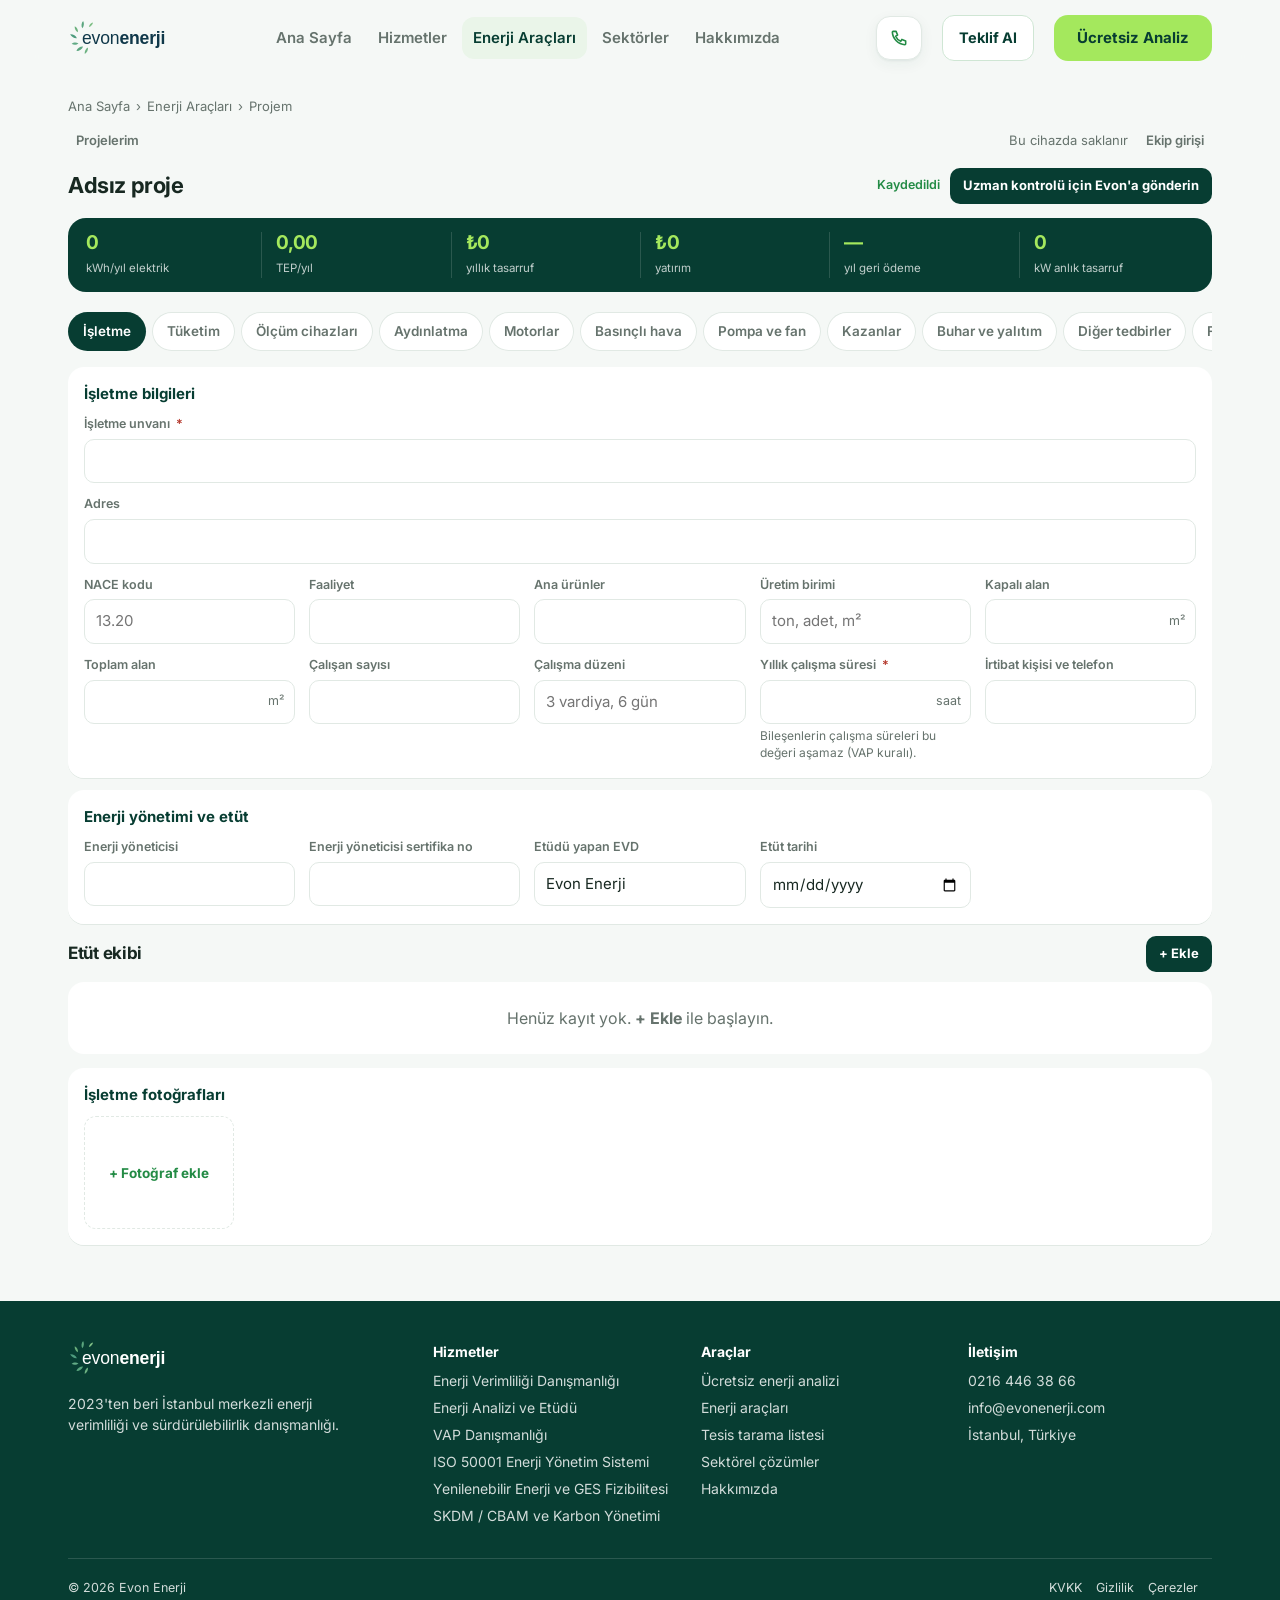
==== commit 3289a14e: "Yayın: Araçlar tek ekranda katmanlı ve detaylı: hızlı + saha ölçümü + uzman, en detaylı rapor, Proje" ====
--- a/etut/index.html
+++ b/etut/index.html
@@ -1 +1 @@
-<!DOCTYPE html><!-- © 2026 Evon Enerji. Tüm hakları saklıdır. İzinsiz kopyalanamaz, çoğaltılamaz ve kullanılamaz. --><html lang="tr"><head><meta charset="UTF-8"><meta name="viewport" content="width=device-width,initial-scale=1,viewport-fit=cover"><meta name="description" content="Saha ölçümlerinizle standartlara uygun enerji etüdü raporu, VAP başvuru dosyası ve uygulama sonrası raporu hazırlayın. Aydınlatma, motor, basınçlı hava, pompa, kazan, buhar ve yalıtım."><link rel="manifest" href="../manifest.webmanifest"><meta name="theme-color" content="#F5F8F6"><title>Detaylı Enerji Etüdü ve VAP Raporu · Evon Enerji</title><link rel="icon" href="../icon-192.png"><link rel="preconnect" href="https://fonts.googleapis.com"><link rel="preconnect" href="https://fonts.gstatic.com" crossorigin><link href="https://fonts.googleapis.com/css2?family=Inter:wght@400;500;600;700;800&display=swap" rel="stylesheet"><style>:root{--dark:#073D32;--emerald:#0B5140;--brand:#238B45;--lime:#A4E85D;--soft:#EAF5E9;--bg:#F5F8F6;--surface:#FFFFFF;--text:#172821;--text-2:#66736D;--border:#E1E9E4;--success:#238B45;--warning:#E8A33A;--error:#D94C4C;--font:"Inter",system-ui,-apple-system,"Segoe UI",sans-serif;--s1:4px;--s2:8px;--s3:12px;--s4:16px;--s5:20px;--s6:24px;--s8:32px;--s10:40px;--s12:56px;--r-s:12px;--r-m:16px;--r-l:22px;--r-xl:28px;--sh-1:0 1px 2px rgba(7,61,50,.05),0 4px 14px rgba(7,61,50,.06);--sh-2:0 10px 30px rgba(7,61,50,.12);--glass:rgba(255,255,255,.1);--glass-b:rgba(255,255,255,.18);--ease:cubic-bezier(.22,1,.36,1);--wrap:1200px;--gut:16px;--bnh:72px}.i{width:20px;height:20px;fill:none;stroke:currentColor;stroke-width:1.9;stroke-linecap:round;stroke-linejoin:round;flex:none}.logo{height:34px;width:auto}.skip{position:absolute;left:-999px;top:8px;z-index:100;background:#fff;padding:10px 14px;border-radius:10px}.skip:focus{left:8px}.b{display:inline-flex;align-items:center;justify-content:center;gap:8px;min-height:48px;padding:0 22px;border-radius:14px;border:1.5px solid transparent;font-weight:700;font-size:15px;text-decoration:none;cursor:pointer;transition:transform .15s var(--ease),box-shadow .2s,background .2s;-webkit-tap-highlight-color:transparent;white-space:nowrap}.b:active{transform:scale(.97)}.b .i{width:18px;height:18px}.b-primary{background:var(--brand);color:#fff;box-shadow:0 8px 20px rgba(35,139,69,.28)}.b-primary:hover{background:#1e7a3c}.b-lime{background:var(--lime);color:var(--dark)}.b-lime:hover{background:#b2ee70}.b-white{background:#fff;color:var(--text)}.b-sec{background:#fff;color:var(--brand);border-color:var(--brand)}.b-ghost{background:0 0;color:#fff;border-color:rgba(255,255,255,.4)}.b-text{background:0 0;padding:0;min-height:0;color:var(--brand);font-weight:600}.b-sm{min-height:40px;padding:0 16px;font-size:14px;border-radius:12px}.b-block{width:100%}.b[disabled]{opacity:.6;pointer-events:none}.hd{position:sticky;top:0;z-index:50;background:rgba(245,248,246,.86);backdrop-filter:blur(16px) saturate(1.4);-webkit-backdrop-filter:blur(16px) saturate(1.4);border-bottom:1px solid transparent;transition:border-color .2s,box-shadow .2s;padding-top:env(safe-area-inset-top)}.hd.scrolled{border-color:var(--border);box-shadow:0 4px 18px rgba(7,61,50,.06)}.hd-in{max-width:var(--wrap);margin:0 auto;padding:0 var(--gut);height:64px;display:flex;align-items:center;gap:var(--s3)}.hd-logo{display:flex;margin-right:auto}.hd-nav{display:none}.hd-tel{width:44px;height:44px;border-radius:14px;display:grid;place-items:center;background:#fff;border:1px solid var(--border);color:var(--brand);text-decoration:none;box-shadow:var(--sh-1)}.hd-tel span{display:none}.hd-cta{display:none}.hd-quote{display:inline-flex;align-items:center;min-height:40px;padding:0 14px;border-radius:12px;border:1.5px solid #cfe6d4;background:#fff;font-size:13.5px;font-weight:700;color:var(--dark);text-decoration:none}.hd-quote[aria-current=page]{border-color:var(--brand);color:var(--brand)}.bn{position:fixed;left:12px;right:12px;bottom:calc(10px + env(safe-area-inset-bottom));z-index:60;display:grid;grid-template-columns:repeat(5,1fr);gap:2px;padding:6px;border-radius:24px;background:rgba(255,255,255,.92);backdrop-filter:blur(18px) saturate(1.5);-webkit-backdrop-filter:blur(18px) saturate(1.5);border:1px solid #fff;box-shadow:0 12px 34px rgba(7,61,50,.18)}.bn a{display:flex;flex-direction:column;align-items:center;justify-content:center;gap:3px;min-height:54px;border-radius:18px;font-size:11px;font-weight:600;color:var(--text-2);text-decoration:none;-webkit-tap-highlight-color:transparent;transition:background .2s,color .2s}.bn a .i{width:23px;height:23px}.bn a[aria-current=page]{color:var(--brand);background:var(--soft)}.bn a.bn-cta{background:linear-gradient(160deg,#e3f6d3,var(--soft));color:var(--dark);box-shadow:inset 0 0 0 1px #cdebb7}.bn a.bn-cta[aria-current=page]{background:var(--dark);color:var(--lime);box-shadow:none}.b-dark{background:var(--dark);color:#fff}@media (min-width:1024px){.bn,.res-bar,.sticky-cta{display:none!important}.hd-in{height:76px;gap:var(--s5)}.hd-logo{margin-right:0}.hd-nav{display:flex;gap:4px;margin:0 auto}.hd-nav a{padding:10px 14px;border-radius:12px;font-size:15px;font-weight:600;color:var(--text-2);text-decoration:none;transition:background .2s,color .2s}.hd-nav a:hover{color:var(--text);background:rgba(7,61,50,.05)}.hd-nav a[aria-current=page]{color:var(--dark);background:var(--soft)}.hd-tel{width:auto;padding:0 14px;gap:8px;display:flex;align-items:center;font-weight:600;font-size:14.5px;color:var(--text)}.hd-nav a{padding:10px 11px;white-space:nowrap}.hd-cta,.hd-quote,.hd-tel{white-space:nowrap}.hd-tel span{display:inline}.hd-tel .i{color:var(--brand)}.hd-cta{display:inline-flex;min-height:46px}.hd-quote{min-height:46px;padding:0 16px;font-size:14.5px}}@media (min-width:1024px) and (max-width:1439px){.hd-tel span{display:none}.hd-tel{width:46px;padding:0;justify-content:center}}@media (min-width:1024px) and (max-width:1199px){.hd-in{gap:10px}.hd-nav a{padding:8px 8px;font-size:14px}.hd-quote{padding:0 12px}.hd-cta{padding:0 16px}}:root{--g9:#073D32;--g8:#0B5140;--g6:#238B45;--lime:#A4E85D;--mint:#EAF5E9;--bg:#F5F8F6;--ink:#172821;--mut:#66736D;--line:#E1E9E4;--red:#B4372B;--amb:#9A6510;--f:"Inter",system-ui,-apple-system,"Segoe UI",Roboto,sans-serif}*{box-sizing:border-box;margin:0;padding:0}[hidden]{display:none!important}body{font-family:var(--f);background:var(--bg);color:var(--ink);font-size:14.5px;line-height:1.5;-webkit-font-smoothing:antialiased}button,input,select,textarea{font:inherit;color:inherit}:focus-visible{outline:2px solid var(--g6);outline-offset:2px;border-radius:8px}.logo{height:32px;width:auto;display:block}.btn{display:inline-flex;align-items:center;justify-content:center;gap:6px;border:0;border-radius:12px;padding:11px 16px;font-weight:700;font-size:14px;cursor:pointer;background:var(--g9);color:#fff;text-decoration:none;white-space:nowrap}.btn.out{background:#fff;color:var(--g9);box-shadow:inset 0 0 0 1.5px var(--line)}.btn.lime{background:var(--lime);color:var(--g9)}.btn.sm{padding:8px 13px;font-size:13px;border-radius:10px}.btn[disabled]{opacity:.5;pointer-events:none}.lnk{border:0;background:0 0;color:var(--mut);font-weight:600;font-size:13px;cursor:pointer;padding:6px 8px}.lnk:hover{color:var(--red)}input,select,textarea{width:100%;border:1px solid var(--line);border-radius:10px;padding:10px 11px;background:#fff;font-size:15px}textarea{resize:vertical;min-height:44px}input:focus,select:focus,textarea:focus{outline:0;border-color:var(--g6);box-shadow:0 0 0 3px rgba(35,139,69,.15)}.auth{min-height:100vh;display:grid;place-items:center;padding:24px}.authcard{width:100%;max-width:400px;background:#fff;border-radius:22px;padding:28px 24px;box-shadow:0 20px 50px -30px rgba(7,61,50,.4)}.authcard h1{font-size:22px;letter-spacing:-.4px;margin:20px 0 4px}.authcard p{color:var(--mut);font-size:14px}.authcard label{display:block;font-size:12.5px;font-weight:600;color:var(--mut);margin:14px 0 6px}.authcard .btn{width:100%;margin-top:18px;padding:14px}.msg{margin-top:12px;border-radius:10px;padding:10px 12px;font-size:13.5px;background:#fbedea;color:var(--red)}.wrap{max-width:1280px;margin:0 auto;padding:18px}h1.pg{font-size:24px;letter-spacing:-.5px;line-height:1.2}.sub{color:var(--mut);margin-top:4px;max-width:70ch}.homeh{display:flex;gap:12px;align-items:flex-end;justify-content:space-between;flex-wrap:wrap;margin:6px 0 18px}.pcard{display:flex;align-items:center;background:#fff;border-radius:16px;margin-bottom:10px;box-shadow:0 1px 0 var(--line)}.pcard .po{flex:1;text-align:left;border:0;background:0 0;padding:16px 18px;cursor:pointer}.pcard .po b{display:block;font-size:16px}.pcard .po span{font-size:12.5px;color:var(--mut)}.empty{padding:28px 16px;text-align:center;color:var(--mut);background:#fff;border-radius:16px}.ph{display:flex;align-items:center;gap:10px;flex-wrap:wrap}.ph h1{font-size:20px;letter-spacing:-.4px;flex:1;min-width:0;overflow:hidden;text-overflow:ellipsis;white-space:nowrap}.save{font-size:12.5px;color:var(--g6);font-weight:600}.save.busy{color:var(--mut)}.save.bad{color:var(--red)}.sum{display:grid;grid-template-columns:repeat(6,minmax(0,1fr));background:var(--g9);color:#fff;border-radius:18px;padding:14px 4px;margin:14px 0}.sum div{padding:0 14px;border-left:1px solid rgba(255,255,255,.14)}.sum div:first-child{border-left:0}.sum b{display:block;font-size:19px;letter-spacing:-.4px;line-height:1.2;color:var(--lime);white-space:nowrap;overflow:hidden;text-overflow:ellipsis}.sum span{font-size:11.5px;opacity:.75}.tabs{display:flex;gap:6px;overflow-x:auto;scrollbar-width:none;padding-bottom:2px;position:sticky;top:52px;z-index:10;background:var(--bg);padding-top:6px;margin-bottom:12px}.tabs::-webkit-scrollbar{display:none}.tabs button{flex:none;border:0;background:#fff;box-shadow:inset 0 0 0 1px var(--line);border-radius:99px;padding:9px 15px;font-weight:600;font-size:13.5px;color:var(--mut);cursor:pointer}.tabs button.on{background:var(--g9);color:#fff;box-shadow:none}.intro{color:var(--mut);margin:0 0 14px;max-width:80ch}.grp{min-width:0;border:0;background:#fff;border-radius:16px;padding:16px;margin-bottom:12px;box-shadow:0 1px 0 var(--line)}.grp legend{font-weight:700;font-size:15px;float:left;width:100%;margin-bottom:10px;color:var(--g9)}.gn{clear:both;color:var(--mut);font-size:12.5px;margin:-4px 0 10px}.fg{clear:both;display:grid;grid-template-columns:repeat(auto-fill,minmax(210px,1fr));gap:12px 14px}.fld.w{grid-column:1/-1}.fld label{display:block;font-size:12.5px;font-weight:600;color:var(--mut);margin-bottom:5px}.fld label i{color:var(--red);font-style:normal}.inp{position:relative;display:flex;align-items:center}.inp .u{position:absolute;right:10px;font-size:12.5px;color:var(--mut);pointer-events:none}.inp input[data-num]{padding-right:52px}.fld small{display:block;font-size:12px;color:var(--mut);margin-top:4px;line-height:1.4}.chk{display:flex;gap:9px;align-items:center;font-weight:600;font-size:14px;cursor:pointer;padding:8px 0}.chk.w{grid-column:1/-1}.chk input{width:20px;height:20px;accent-color:var(--g6)}.lst{margin-bottom:14px}.lh{display:flex;align-items:center;justify-content:space-between;margin:4px 0 10px}.lh h2{font-size:17px;letter-spacing:-.3px}.card{background:#fff;border-radius:16px;margin-bottom:10px;box-shadow:0 1px 0 var(--line)}.card>summary{list-style:none;display:flex;align-items:center;gap:10px;flex-wrap:wrap;padding:14px 16px;cursor:pointer}.card>summary::-webkit-details-marker{display:none}.card>summary::before{content:"";width:8px;height:8px;border-right:2px solid var(--mut);border-bottom:2px solid var(--mut);transform:rotate(-45deg);transition:transform .15s;flex:none}.card[open]>summary::before{transform:rotate(45deg)}.card.compact>summary::before{display:none}.card>summary b{font-size:15px}.sb{font-size:12.5px;color:var(--mut)}.bad{color:var(--red);font-style:normal;font-weight:600;font-size:12.5px}.wn{color:var(--amb);font-style:normal;font-weight:600}.tools{margin-left:auto;display:flex;gap:2px}.tools button{border:0;background:0 0;color:var(--mut);font-size:12.5px;font-weight:600;padding:6px 8px;border-radius:8px;cursor:pointer}.tools button:hover{background:var(--bg)}.cb{padding:0 12px 12px}.cb .grp{box-shadow:none;border:1px solid var(--line);padding:14px}.resw{margin-bottom:4px}.sumnote{font-size:13px;color:var(--amb);margin:-6px 0 10px}.sumnote:empty{display:none}.sumnote .lnk{color:var(--g6);padding:0;text-decoration:underline}.res{display:grid;grid-template-columns:repeat(auto-fill,minmax(150px,1fr));gap:1px;background:var(--line);border-radius:14px;overflow:hidden;margin:10px 0}.res div{background:var(--mint);padding:9px 12px}.res dt{font-size:11.5px;color:var(--mut)}.res dd{font-weight:700;font-size:14.5px}.res .hl{background:var(--g9);color:#fff}.res .hl dt{color:rgba(255,255,255,.7)}.res .hl dd{color:var(--lime)}.msgs{list-style:none;border-radius:12px;padding:10px 12px;font-size:13px;margin:8px 0}.msgs li{padding:2px 0 2px 18px;position:relative}.msgs li::before{position:absolute;left:0;font-weight:800}.msgs.warn{background:#fff6e5;color:#6b4708}.msgs.warn li::before{content:"!"}.msgs.err{background:#fbedea;color:var(--red)}.msgs.err li::before{content:"×"}.tw{overflow-x:auto;clear:both}table.grid{border-collapse:collapse;width:100%;min-width:560px}table.grid th{font-size:12px;color:var(--mut);text-align:left;font-weight:600;padding:6px 4px}table.grid td{padding:3px}table.grid input{padding:8px 9px;font-size:14px}.photos{display:grid;grid-template-columns:repeat(auto-fill,minmax(140px,1fr));gap:10px;width:100%;grid-column:1/-1}.photos figure{position:relative;background:var(--bg);border-radius:12px;overflow:hidden}.photos img{display:block;width:100%;aspect-ratio:4/3;object-fit:cover;background:var(--line)}.photos figure input{border:0;border-radius:0;font-size:12.5px;padding:7px 9px}.photos .x{position:absolute;top:6px;right:6px;width:28px;height:28px;border-radius:50%;border:0;background:rgba(0,0,0,.55);color:#fff;font-size:18px;line-height:1;cursor:pointer}.addph{display:grid;place-items:center;aspect-ratio:4/3;border:1.5px dashed var(--line);border-radius:12px;color:var(--g6);font-weight:700;font-size:13.5px;cursor:pointer;background:#fff}.chk-box{background:#fff;border-radius:16px;padding:16px;box-shadow:inset 0 0 0 2px #f3d9d5;margin-bottom:12px}.chk-box.ok{box-shadow:inset 0 0 0 2px var(--g6)}.chk-box h2{font-size:16px;margin-bottom:8px}.chk-box ul{list-style:none}.chk-box li{padding:4px 0;font-size:14px}.chk-box li.ok{color:var(--g8)}.chk-box li.no{color:var(--red)}.repbtns{display:grid;grid-template-columns:repeat(auto-fit,minmax(280px,1fr));gap:12px;margin-bottom:12px}.rb{background:var(--g9);color:#fff;border-radius:18px;padding:18px}.rb h2{font-size:18px;letter-spacing:-.3px}.rb p{opacity:.78;font-size:13.5px;margin:6px 0 14px}.rb .row{display:flex;gap:8px;flex-wrap:wrap}.rb .btn{background:var(--lime);color:var(--g9)}.rb .btn.out{background:0 0;color:#fff;box-shadow:inset 0 0 0 1.5px rgba(255,255,255,.35)}.toast{position:fixed;left:50%;bottom:22px;transform:translate(-50%,30px);opacity:0;background:var(--ink);color:#fff;padding:11px 16px;border-radius:12px;font-size:14px;transition:.25s;z-index:99;pointer-events:none}.toast.show{opacity:1;transform:translate(-50%,0)}body{padding-bottom:0}.wrap{max-width:1200px}.ebar{display:flex;align-items:center;gap:10px;flex-wrap:wrap;margin:4px 0 14px;font-size:13px}.crumb2{display:flex;gap:6px;align-items:center;color:var(--mut)}.crumb2 a{color:var(--mut);text-decoration:none}.crumb2 b{color:var(--ink);font-weight:600}.mode{margin-left:auto;color:var(--mut)}.needs{display:grid;grid-template-columns:repeat(auto-fit,minmax(220px,1fr));gap:10px;margin-bottom:18px}.needs div{background:#fff;border-radius:16px;padding:14px 16px;box-shadow:0 1px 0 var(--line);display:flex;flex-direction:column;gap:4px}.needs b{font-size:14.5px}.needs span{font-size:13px;color:var(--mut)}.needs .dark{background:var(--g9);color:#fff}.needs .dark span{color:rgba(255,255,255,.75)}.needs .dark .btn{align-self:flex-start;margin-top:6px}.tag{display:inline-block;font-size:11.5px;font-weight:700;border-radius:99px;padding:2px 9px;background:#fff1d6;color:#7a4e05;margin-left:8px}.modal{position:fixed;inset:0;z-index:80;background:rgba(7,32,26,.45);display:grid;place-items:center;padding:16px;overflow:auto}.mcard{position:relative;width:100%;max-width:440px;background:#fff;border-radius:22px;padding:24px 22px;box-shadow:0 30px 60px -30px rgba(0,0,0,.5)}.mcard h2{font-size:20px;letter-spacing:-.3px}.mcard>p{color:var(--mut);font-size:13.5px;margin:4px 0 6px}.mcard label{display:block;font-size:12.5px;font-weight:600;color:var(--mut);margin:12px 0 5px}.mcard label.chk{display:flex;font-weight:500;color:var(--ink);font-size:13px;align-items:flex-start}.mcard .btn{width:100%;margin-top:16px;padding:14px}.mcard .msg.ok{background:var(--mint);color:var(--g8)}.mx{position:absolute;top:10px;right:12px;border:0;background:0 0;font-size:26px;color:var(--mut);cursor:pointer;line-height:1}.ph #sendBtn{margin-left:auto}.tabs{top:64px}@media (max-width:1023px){body{padding-bottom:calc(100px + env(safe-area-inset-bottom))}}@media (max-width:520px){.mode{display:none}.ebar .lnk:not([hidden]){margin-left:auto}}#plist{margin-bottom:16px}#plist:empty{display:none}@media (min-width:1024px){.tabs{top:76px}}.rv{position:fixed;inset:0;z-index:50;background:#dde5e0;overflow:auto}body.rv-open{overflow:hidden}.rvbar{position:sticky;top:0;display:flex;gap:8px;justify-content:flex-end;align-items:center;padding:10px 16px;background:var(--g9);z-index:2}.rvbar span{color:#fff;opacity:.8;font-size:13px;margin-right:auto}.report{background:#fff;max-width:210mm;margin:18px auto;padding:18mm 16mm;font-size:10.5pt;line-height:1.5;color:#1b1b1b;box-shadow:0 10px 40px -20px rgba(0,0,0,.4)}.report p{margin:0 0 8px}.report ul{margin:0 0 10px 20px}.r-cover{min-height:240mm;display:flex;flex-direction:column;justify-content:center;break-after:page}.r-brand{font-size:20px;color:var(--g6);font-weight:300;margin-bottom:60px}.r-brand b{font-weight:700}.r-cover h1{font-size:30px;color:var(--g9);letter-spacing:-.6px;line-height:1.15}.r-sub{color:var(--mut);font-size:15px;margin:8px 0 40px!important}.r-cover h2{font-size:22px;margin-bottom:18px}.r-kv{border-collapse:collapse;width:100%;font-size:10pt}.r-kv th{text-align:left;color:var(--mut);font-weight:600;padding:5px 0;width:40%;border-bottom:1px solid var(--line)}.r-kv td{padding:5px 0;border-bottom:1px solid var(--line)}.r-toc{break-after:page}.r-toc h2{font-size:18px;color:var(--g9);margin-bottom:10px}.r-toc ol{list-style:none}.r-toc li{padding:5px 0;border-bottom:1px dotted var(--line)}.r-h1{font-size:16pt;color:var(--g9);margin:22px 0 10px;break-after:avoid}.r-h2{font-size:12.5pt;color:var(--g9);margin:16px 0 8px;break-after:avoid}.r-h3{font-size:11pt;margin:14px 0 6px;break-after:avoid}.r-lt{font-weight:700;margin-top:6px}.r-t{border-collapse:collapse;width:100%;font-size:8.5pt;margin:6px 0 12px}.r-t th{background:var(--g9);color:#fff;text-align:left;padding:5px 6px;font-weight:600}.r-t td{border:1px solid #d3ded8;padding:4px 6px;vertical-align:top}.r-t td.n{text-align:right;white-space:nowrap}.r-t tfoot td{background:var(--mint);font-weight:700}.r-t tr{break-inside:avoid}.r-gantt td.on{background:var(--g6)}.r-gantt td:not(:first-child){min-width:16px}.r-checks{list-style:none;margin-left:0!important}.r-checks li{padding:3px 0}.r-checks .ok{color:var(--g8)}.r-checks .no{color:var(--red)}.r-chart{margin:8px 0 14px}.r-chart figcaption{font-size:9pt;color:var(--mut);margin-bottom:6px}.r-bars{display:flex;align-items:flex-end;gap:4px;height:110px;border-bottom:1px solid var(--line)}.r-bars div{flex:1;height:100%;display:flex;flex-direction:column;justify-content:flex-end;align-items:center}.r-bars span{width:70%;background:var(--g6);border-radius:3px 3px 0 0}.r-bars em{font-style:normal;font-size:7.5pt;color:var(--mut);margin-top:3px;height:12px;position:relative;top:15px}.r-img{margin:10px 0 14px;text-align:center;break-inside:avoid}.r-img img{max-width:100%;max-height:120mm}.r-img figcaption{font-size:9pt;color:var(--mut);margin-top:4px}.r-pb{break-after:page}@media (max-width:900px){.sum{grid-template-columns:repeat(3,minmax(0,1fr));gap:12px 0}.sum div:nth-child(4){border-left:0}.top .t{display:none}.report{padding:10mm 6mm;margin:0}}@media (max-width:520px){.wrap{padding:12px}.fg{grid-template-columns:1fr 1fr}.fld.w{grid-column:1/-1}.sum b{font-size:16px}.sum div{padding:0 10px}}@page{size:A4;margin:16mm 14mm}@page wide{size:A4 landscape;margin:12mm}@media print{body{background:#fff}body.rv-open>:not(#rv){display:none!important}.bn,.hd{display:none!important}.rv{position:static;overflow:visible;background:#fff}.rvbar{display:none}.report{box-shadow:none;margin:0;padding:0;max-width:none}.r-wide{page:wide}.r-cover{min-height:250mm}}</style></head><body><svg width="0" height="0" style="position:absolute" aria-hidden="true"><symbol id="i-home" viewBox="0 0 24 24"><path d="M4 11 12 4l8 7"/><path d="M6 9.5V20h12V9.5M10 20v-5h4v5"/></symbol><symbol id="i-back" viewBox="0 0 24 24"><path d="M15 5l-7 7 7 7"/></symbol><symbol id="i-more" viewBox="0 0 24 24"><circle cx="5" cy="12" r="1.6"/><circle cx="12" cy="12" r="1.6"/><circle cx="19" cy="12" r="1.6"/></symbol><symbol id="i-layers" viewBox="0 0 24 24"><path d="m12 3 9 5-9 5-9-5z"/><path d="m3 12 9 5 9-5M3 16l9 5 9-5"/></symbol><symbol id="i-award" viewBox="0 0 24 24"><circle cx="12" cy="9" r="5.5"/><path d="m8.5 13.5-1.5 7.5 5-3 5 3-1.5-7.5"/></symbol><symbol id="i-plus" viewBox="0 0 24 24"><path d="M12 5v14M5 12h14"/></symbol><symbol id="i-share" viewBox="0 0 24 24"><path d="M12 3v12M8 7l4-4 4 4"/><path d="M7 11H5v10h14V11h-2"/></symbol><symbol id="i-up" viewBox="0 0 24 24"><path d="M12 19V5M6 11l6-6 6 6"/></symbol><symbol id="i-down" viewBox="0 0 24 24"><path d="M12 5v14M6 13l6 6 6-6"/></symbol><symbol id="i-db" viewBox="0 0 24 24"><ellipse cx="12" cy="6" rx="7" ry="3"/><path d="M5 6v12c0 1.7 3.1 3 7 3s7-1.3 7-3V6M5 12c0 1.7 3.1 3 7 3s7-1.3 7-3"/></symbol><symbol id="i-sun" viewBox="0 0 24 24"><circle cx="12" cy="12" r="4"/><path d="M12 2v2M12 20v2M4.9 4.9l1.4 1.4M17.7 17.7l1.4 1.4M2 12h2M20 12h2M4.9 19.1l1.4-1.4M17.7 6.3l1.4-1.4"/></symbol><symbol id="i-help" viewBox="0 0 24 24"><circle cx="12" cy="12" r="9"/><path d="M9.6 9.5a2.5 2.5 0 1 1 3.6 2.2c-.8.4-1.2 1-1.2 1.8v.5M12 17h.01"/></symbol><symbol id="i-check" viewBox="0 0 24 24"><path d="m5 12.5 4.5 4.5L19 7.5"/></symbol><symbol id="i-arrow" viewBox="0 0 24 24"><path d="M5 12h14M13 6l6 6-6 6"/></symbol><symbol id="i-chev" viewBox="0 0 24 24"><path d="m9 6 6 6-6 6"/></symbol><symbol id="i-chevd" viewBox="0 0 24 24"><path d="m6 9 6 6 6-6"/></symbol><symbol id="i-phone" viewBox="0 0 24 24"><path d="M5 4h3.5l1.8 4.5-2.3 1.4a11 11 0 0 0 6.1 6.1l1.4-2.3L20 15.5V19a1 1 0 0 1-1 1A16 16 0 0 1 4 5a1 1 0 0 1 1-1z"/></symbol><symbol id="i-mail" viewBox="0 0 24 24"><rect x="3" y="5" width="18" height="14" rx="2"/><path d="m3.5 6.5 8.5 6.5 8.5-6.5"/></symbol><symbol id="i-pin" viewBox="0 0 24 24"><path d="M12 21s7-6.1 7-12a7 7 0 0 0-14 0c0 5.9 7 12 7 12z"/><circle cx="12" cy="9" r="2.5"/></symbol><symbol id="i-globe" viewBox="0 0 24 24"><circle cx="12" cy="12" r="9"/><path d="M3 12h18M12 3c2.5 2.6 3.8 5.6 3.8 9s-1.3 6.4-3.8 9c-2.5-2.6-3.8-5.6-3.8-9S9.5 5.6 12 3z"/></symbol><symbol id="i-menu" viewBox="0 0 24 24"><path d="M4 8h16M4 16h16"/></symbol><symbol id="i-x" viewBox="0 0 24 24"><path d="M6 6l12 12M18 6 6 18"/></symbol><symbol id="i-bolt" viewBox="0 0 24 24"><path d="M13 3 5 13.5h6L10 21l8-10.5h-6z"/></symbol><symbol id="i-leaf" viewBox="0 0 24 24"><path d="M5 19c0-8 5-13 15-14-1 10-6 15-14 15"/><path d="M5 19c3-4 6-6 10-8"/></symbol><symbol id="i-chart" viewBox="0 0 24 24"><path d="M4 20h16"/><path d="M6 16v-3M10 16V9M14 16v-5M18 16V6"/></symbol><symbol id="i-trend" viewBox="0 0 24 24"><path d="M4 17l5-5 4 4 7-7"/><path d="M15 9h5v5"/></symbol><symbol id="i-motor" viewBox="0 0 24 24"><rect x="5" y="7" width="11" height="10" rx="2"/><path d="M16 10h3v4h-3M2 12h3M8 7V5h5v2M7 10v4M10 10v4M13 10v4"/></symbol><symbol id="i-bulb" viewBox="0 0 24 24"><path d="M9 18h6M10 21h4"/><path d="M12 3a6 6 0 0 0-3.6 10.8c.6.5 1 1.2 1.1 2V16h5v-.2c.1-.8.5-1.5 1.1-2A6 6 0 0 0 12 3z"/></symbol><symbol id="i-solar" viewBox="0 0 24 24"><path d="M4 15 6 7h12l2 8z"/><path d="M5 11h14M10 7l-1 8M14 7l1 8M12 15v4M8 19h8"/></symbol><symbol id="i-doc" viewBox="0 0 24 24"><path d="M14 3H7a2 2 0 0 0-2 2v14a2 2 0 0 0 2 2h10a2 2 0 0 0 2-2V8z"/><path d="M14 3v5h5M9 13h6M9 17h4"/></symbol><symbol id="i-coins" viewBox="0 0 24 24"><ellipse cx="12" cy="6" rx="7" ry="3"/><path d="M5 6v4c0 1.7 3.1 3 7 3s7-1.3 7-3V6M5 10v4c0 1.7 3.1 3 7 3s7-1.3 7-3v-4M5 14v4c0 1.7 3.1 3 7 3s7-1.3 7-3v-4"/></symbol><symbol id="i-gear" viewBox="0 0 24 24"><circle cx="12" cy="12" r="3"/><path d="M12 2v3M12 19v3M4.2 4.2l2.1 2.1M17.7 17.7l2.1 2.1M2 12h3M19 12h3M4.2 19.8l2.1-2.1M17.7 6.3l2.1-2.1"/></symbol><symbol id="i-grid" viewBox="0 0 24 24"><rect x="4" y="4" width="7" height="7" rx="1.5"/><rect x="13" y="4" width="7" height="7" rx="1.5"/><rect x="4" y="13" width="7" height="7" rx="1.5"/><rect x="13" y="13" width="7" height="7" rx="1.5"/></symbol><symbol id="i-building" viewBox="0 0 24 24"><path d="M4 21V5l8-2v18M12 21V9l8 2v10M3 21h18M7 8h2M7 12h2M7 16h2M15 13h2M15 17h2"/></symbol><symbol id="i-factory" viewBox="0 0 24 24"><path d="M3 21V10l5 3V10l5 3V5h4v16"/><path d="M3 21h18"/><path d="M17 9h4v12"/></symbol><symbol id="i-shield" viewBox="0 0 24 24"><path d="M12 3 5 6v6c0 4.5 3 7.7 7 9 4-1.3 7-4.5 7-9V6z"/><path d="m9 12 2 2 4-4"/></symbol><symbol id="i-search" viewBox="0 0 24 24"><circle cx="11" cy="11" r="6.5"/><path d="m16 16 4.5 4.5"/></symbol><symbol id="i-calc" viewBox="0 0 24 24"><rect x="5" y="3" width="14" height="18" rx="2.5"/><path d="M8.5 7h7M8.5 11.5h.01M12 11.5h.01M15.5 11.5h.01M8.5 15h.01M12 15h.01M15.5 15v2.5M8.5 18h.01M12 18h.01"/></symbol><symbol id="i-refresh" viewBox="0 0 24 24"><path d="M20 11a8 8 0 0 0-14.5-4.5L4 8M4 4v4h4M4 13a8 8 0 0 0 14.5 4.5L20 16M20 20v-4h-4"/></symbol><symbol id="i-download" viewBox="0 0 24 24"><path d="M12 4v12M7 11l5 5 5-5M5 20h14"/></symbol><symbol id="i-sheet" viewBox="0 0 24 24"><rect x="4" y="3" width="16" height="18" rx="2"/><path d="M4 9h16M4 15h16M10 3v18"/></symbol><symbol id="i-info" viewBox="0 0 24 24"><circle cx="12" cy="12" r="9"/><path d="M12 11v5M12 8h.01"/></symbol><symbol id="i-air" viewBox="0 0 24 24"><path d="M3 9h11a3 3 0 1 0-3-3"/><path d="M3 15h15a3 3 0 1 1-3 3"/><path d="M3 12h7"/></symbol><symbol id="i-fan" viewBox="0 0 24 24"><circle cx="12" cy="12" r="2"/><path d="M12 10c0-4 1-7 4-7 2 0 2.5 2.5 1 4.5L14 10M14 12c4 0 7 1 7 4 0 2-2.5 2.5-4.5 1L14 14M12 14c0 4-1 7-4 7-2 0-2.5-2.5-1-4.5L10 14M10 12c-4 0-7-1-7-4 0-2 2.5-2.5 4.5-1L10 10"/></symbol><symbol id="i-steam" viewBox="0 0 24 24"><path d="M8 3c-1.5 1.5 1.5 3 0 4.5M12 3c-1.5 1.5 1.5 3 0 4.5M16 3c-1.5 1.5 1.5 3 0 4.5"/><rect x="4" y="11" width="16" height="9" rx="2"/></symbol><symbol id="i-scale" viewBox="0 0 24 24"><path d="M12 4v16M7 20h10M5 8h14"/><path d="m5 8-2.5 6a3 3 0 0 0 5 0zM19 8l-2.5 6a3 3 0 0 0 5 0z"/></symbol><symbol id="i-cloud" viewBox="0 0 24 24"><path d="M7 18a4 4 0 0 1-.6-8A6 6 0 0 1 18 9a4.5 4.5 0 0 1-.5 9z"/></symbol><symbol id="i-track" viewBox="0 0 24 24"><path d="M4 4v16h16"/><path d="M8 14l3-3 3 2 5-6"/></symbol><symbol id="i-cam" viewBox="0 0 24 24"><path d="M4 8h3l2-2.5h6L17 8h3v11H4z"/><circle cx="12" cy="13.5" r="3.5"/></symbol><symbol id="i-cal" viewBox="0 0 24 24"><rect x="4" y="5" width="16" height="15" rx="2"/><path d="M4 10h16M9 3v4M15 3v4"/></symbol><symbol id="i-users" viewBox="0 0 24 24"><circle cx="9" cy="8" r="3.5"/><path d="M2.5 20a6.5 6.5 0 0 1 13 0"/><circle cx="17" cy="9" r="2.5"/><path d="M16 14a5 5 0 0 1 5.5 5"/></symbol><symbol id="i-clock" viewBox="0 0 24 24"><circle cx="12" cy="12" r="9"/><path d="M12 7v5l3 2"/></symbol><symbol id="i-tree" viewBox="0 0 24 24"><path d="M12 3 6 11h3l-4 6h14l-4-6h3z"/><path d="M12 17v4"/></symbol><symbol id="i-eu" viewBox="0 0 24 24"><circle cx="12" cy="12" r="9"/><path d="M12 6v.01M16.2 7.8v.01M18 12v.01M16.2 16.2v.01M12 18v.01M7.8 16.2v.01M6 12v.01M7.8 7.8v.01"/></symbol></svg><header class="hd" id="hd"><div class="hd-in"><a class="hd-logo" href="../#/" aria-label="Evon Enerji ana sayfa"><svg class="logo" viewBox="0 0 186 56" role="img" aria-label="Evon Enerji"><g><path transform="translate(37.8 6.1) rotate(43)" d="M0 -5.0 C2.1 -2.25 2.1 2.25 0 5.0 C-2.1 2.25 -2.1 -2.25 0 -5.0Z" fill="#7FBF86"/><path transform="translate(24.2 6.1) rotate(7)" d="M0 -6.0 C2.52 -2.7 2.52 2.7 0 6.0 C-2.52 2.7 -2.52 -2.7 0 -6.0Z" fill="#5AA57E"/><path transform="translate(13.7 13.5) rotate(-27)" d="M0 -5.6 C2.352 -2.52 2.352 2.52 0 5.6 C-2.352 2.52 -2.352 -2.52 0 -5.6Z" fill="#6BB07C"/><path transform="translate(9.1 25.1) rotate(-60)" d="M0 -6.4 C2.688 -2.8800000000000003 2.688 2.8800000000000003 0 6.4 C-2.688 2.8800000000000003 -2.688 -2.8800000000000003 0 -6.4Z" fill="#4E9C7E"/><path transform="translate(11.6 37.3) rotate(267)" d="M0 -5.6 C2.352 -2.52 2.352 2.52 0 5.6 C-2.352 2.52 -2.352 -2.52 0 -5.6Z" fill="#62AB86"/><path transform="translate(19.3 45.7) rotate(237)" d="M0 -6.4 C2.688 -2.8800000000000003 2.688 2.8800000000000003 0 6.4 C-2.688 2.8800000000000003 -2.688 -2.8800000000000003 0 -6.4Z" fill="#5AA57E"/><path transform="translate(30.2 49.0) rotate(207)" d="M0 -5.8 C2.436 -2.61 2.436 2.61 0 5.8 C-2.436 2.61 -2.436 -2.61 0 -5.8Z" fill="#6DB282"/></g><text x="23" y="38" font-family="Poppins, sans-serif" font-size="29" fill="#10384A" letter-spacing="-0.3"><tspan font-weight="300">evon</tspan><tspan font-weight="600">enerji</tspan></text></svg></a><nav class="hd-nav" aria-label="Ana menü"><a href="../#/">Ana Sayfa</a><a href="../#/hizmetler">Hizmetler</a><a href="../#/araclar" aria-current="page">Enerji Araçları</a><a href="../#/sektorler">Sektörler</a><a href="../#/hakkimizda">Hakkımızda</a></nav><a class="hd-tel" href="tel:+902164463866" aria-label="Arayın: 0216 446 38 66"><svg class="i" aria-hidden="true"><use href="#i-phone"/></svg><span>0216 446 38 66</span></a> <a class="hd-quote" href="../#/teklif">Teklif Al</a> <a class="b b-lime hd-cta" href="../#/teklif?k=analiz">Ücretsiz Analiz</a></div></header><div id="app"><main class="wrap"><div class="ebar"><nav class="crumb2" aria-label="Konum"><a href="../#/araclar">Enerji Araçları</a><span>/</span><b>Detaylı etüt</b></nav><span class="mode" id="mode">Projeler bu cihazda saklanır</span><button class="lnk" id="teamBtn">Ekip girişi</button><button class="lnk" id="logout" hidden>Çıkış</button></div><section id="home"><div class="homeh"><div><h1 class="pg">Detaylı enerji etüdü ve VAP raporu</h1><p class="sub">Tesisinizin saha ölçümlerini girin; hesaplar standartlara göre yapılsın, Enerji Etüdü Raporu, VAP Başvuru Dosyası ve Uygulama Sonrası Raporu Word ya da PDF olarak hazırlansın.</p></div><button class="btn lime" data-new>+ Yeni proje</button></div><div id="plist"></div><div class="needs" id="needs"><div><b>Faturalar</b><span>Son 12 ayın elektrik ve doğalgaz faturaları, üretim miktarları.</span></div><div><b>Ölçümler</b><span>Şebeke analizörü, lüksmetre, baca gazı analizörü, termal kamera gibi kalibrasyonlu cihazlarla saha ölçümleri.</span></div><div><b>Ekipman bilgileri</b><span>Motor, kompresör, pompa, armatür ve kazan etiket ve katalog değerleri.</span></div><div class="dark"><b>Ölçüm cihazınız yok mu?</b><span>Ölçümleri Evon ekibi yapabilir.</span><a class="btn lime sm" href="../#/teklif?k=analiz">Ücretsiz analiz isteyin</a></div></div></section><section id="proj" hidden><div class="ph"><button class="btn out sm" id="back">← Projeler</button><h1 id="ptitle"></h1><span class="save" id="save">Kaydedildi</span><button class="btn sm" id="sendBtn" hidden>Uzman kontrolü için Evon'a gönder</button></div><div class="sum" id="sum"></div><p class="sumnote" id="sumNote"></p><nav class="tabs" id="tabs" aria-label="Proje bölümleri"></nav><div id="pane"></div></section></main></div><div class="rv" id="rv" hidden><div class="rvbar"><span>Yazdır penceresinde hedef olarak “PDF olarak kaydet”i seçin.</span><button class="btn lime sm" id="rvPrint">Yazdır / PDF</button><button class="btn out sm" id="rvClose">Kapat</button></div><div id="rvBody"></div></div><div class="modal" id="auth" hidden><form class="mcard" id="authForm" novalidate><button type="button" class="mx" data-close aria-label="Kapat">×</button><h2>Ekip girişi</h2><p>Evon Enerji mühendisleri için. Projeler bulutta saklanır.</p><label for="aEmail">E-posta</label><input id="aEmail" type="email" autocomplete="email" required> <label for="aPass">Şifre</label><input id="aPass" type="password" autocomplete="current-password" required minlength="8"> <button class="btn" id="aBtn" type="submit">Giriş yap</button><div class="msg" id="aMsg" hidden></div></form></div><div class="modal" id="sendDlg" hidden><form class="mcard" id="sendForm" novalidate><button type="button" class="mx" data-close aria-label="Kapat">×</button><h2>Evon'a gönderin</h2><p>Projeniz ve fotoğraflarınız Evon Enerji uzmanlarına iletilir; hesaplarınız kontrol edilip size dönüş yapılır.</p><label for="sName">Ad soyad</label><input id="sName" autocomplete="name" required maxlength="120"> <label for="sCo">Firma</label><input id="sCo" autocomplete="organization" maxlength="160"> <label for="sTel">Telefon</label><input id="sTel" type="tel" inputmode="tel" autocomplete="tel" placeholder="05xx xxx xx xx" required maxlength="20"> <label for="sNote">Notunuz (isteğe bağlı)</label><textarea id="sNote" rows="3" maxlength="2000"></textarea> <input id="sWeb" tabindex="-1" autocomplete="off" aria-hidden="true" style="position:absolute;left:-9999px;width:1px;height:1px"> <label class="chk"><input type="checkbox" id="sKvkk"><span>Bilgilerimin ve proje verilerimin bu talep için Evon Enerji tarafından işlenmesini kabul ediyorum.</span></label> <button class="btn" id="sBtn" type="submit">Gönder</button><div class="msg" id="sMsg" hidden></div></form></div><nav class="bn" aria-label="Alt menü"><a href="../#/"><svg class="i" aria-hidden="true"><use href="#i-home"/></svg><span>Ana Sayfa</span></a> <a href="../#/hizmetler"><svg class="i" aria-hidden="true"><use href="#i-grid"/></svg><span>Hizmetler</span></a> <a href="../#/araclar" aria-current="page"><svg class="i" aria-hidden="true"><use href="#i-calc"/></svg><span>Araçlar</span></a> <a href="../#/sektorler"><svg class="i" aria-hidden="true"><use href="#i-layers"/></svg><span>Sektörler</span></a> <a href="../#/teklif?k=analiz" class="bn-cta"><svg class="i" aria-hidden="true"><use href="#i-search"/></svg><span>Analiz</span></a></nav><div class="toast" id="toast"></div><script type="module" src="app.js"></script></body></html>+<!DOCTYPE html><!-- © 2026 Evon Enerji. Tüm hakları saklıdır. İzinsiz kopyalanamaz, çoğaltılamaz ve kullanılamaz. --><html lang="tr"><head><meta charset="UTF-8"><title>Projem · Evon Enerji</title><script>var a=location.hash.match(/^#\/p\/([\w-]+)/);location.replace("../#/projem"+(a?"/"+a[1]:""))</script><meta http-equiv="refresh" content="0; url=../#/projem"></head><body><a href="../#/projem">Projem</a></body></html>
